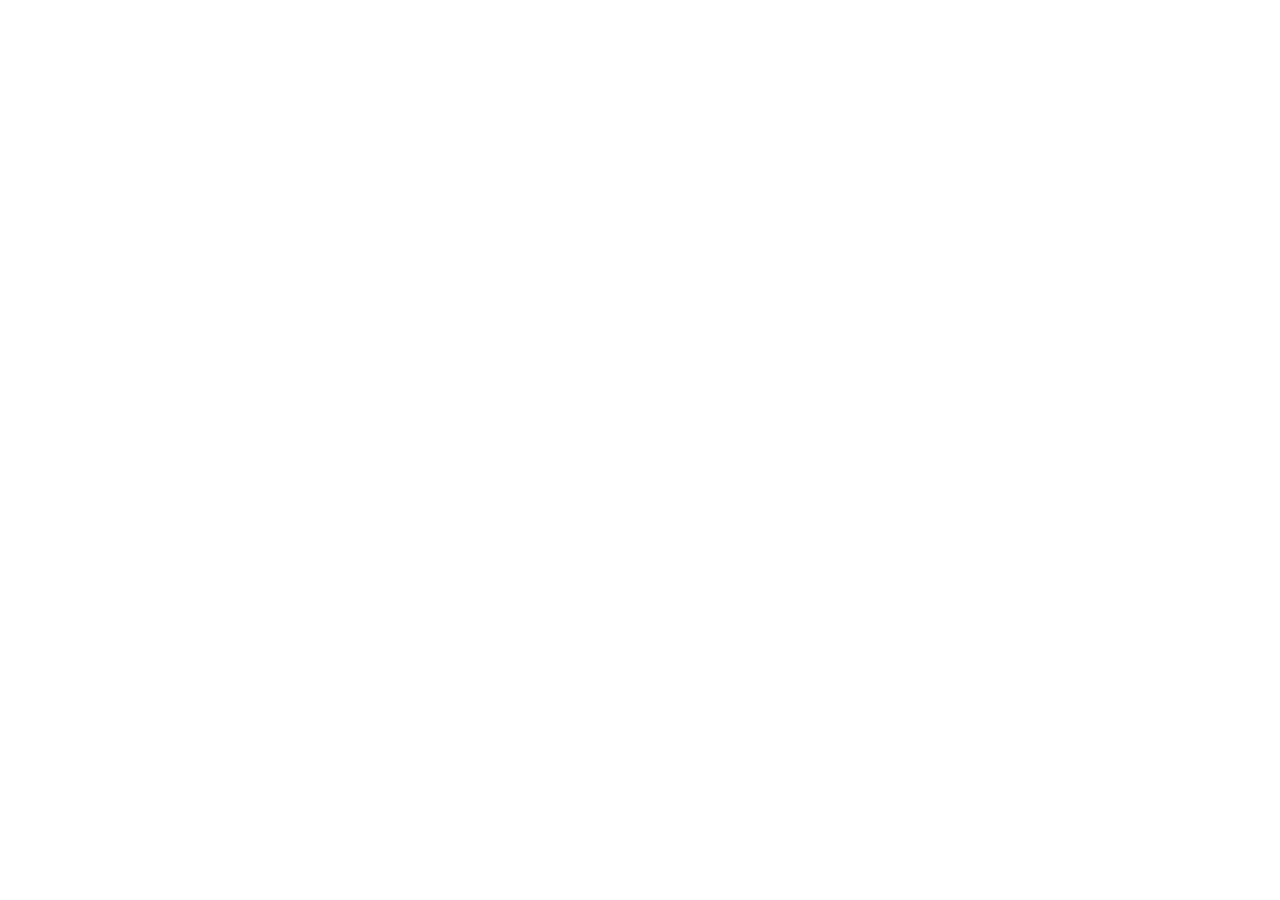
==== siteRestaurante/index.html @ 78f6b91b "Organização dos projetos pessoais" ====
<!DOCTYPE html>
<html lang="PT-BR">

<head>
    <meta charset="UTF-8">
    <meta name="viewport" content="width=device-width, initial-scale=1.0">
    <title>Restaurante Pedra Do Altar</title>

    <style>
    </style>
</head>

<body>
    <header class="rodape">
    </header>
    <section class="Apresentação">
    </section>
    <section class="cardapio">

    </section>
    <section class="formulario">
    </section>

</body>

</html>
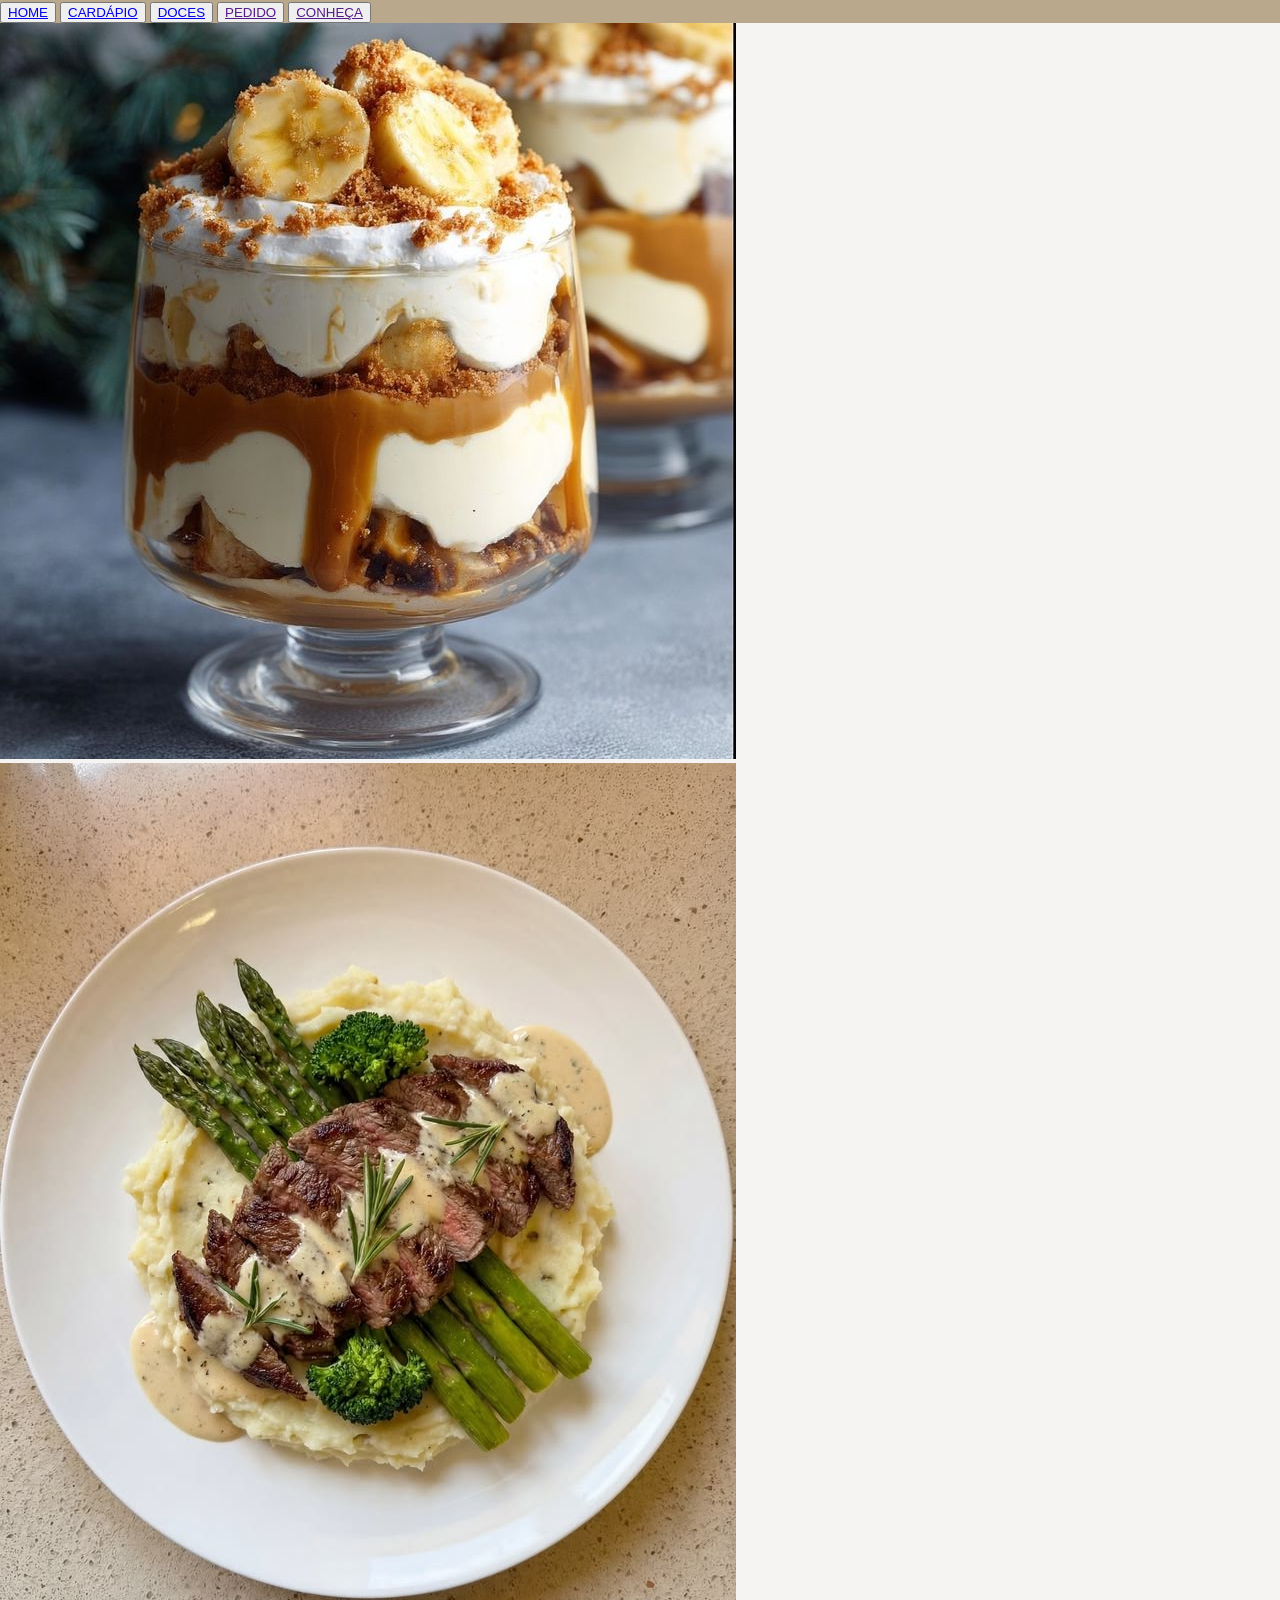
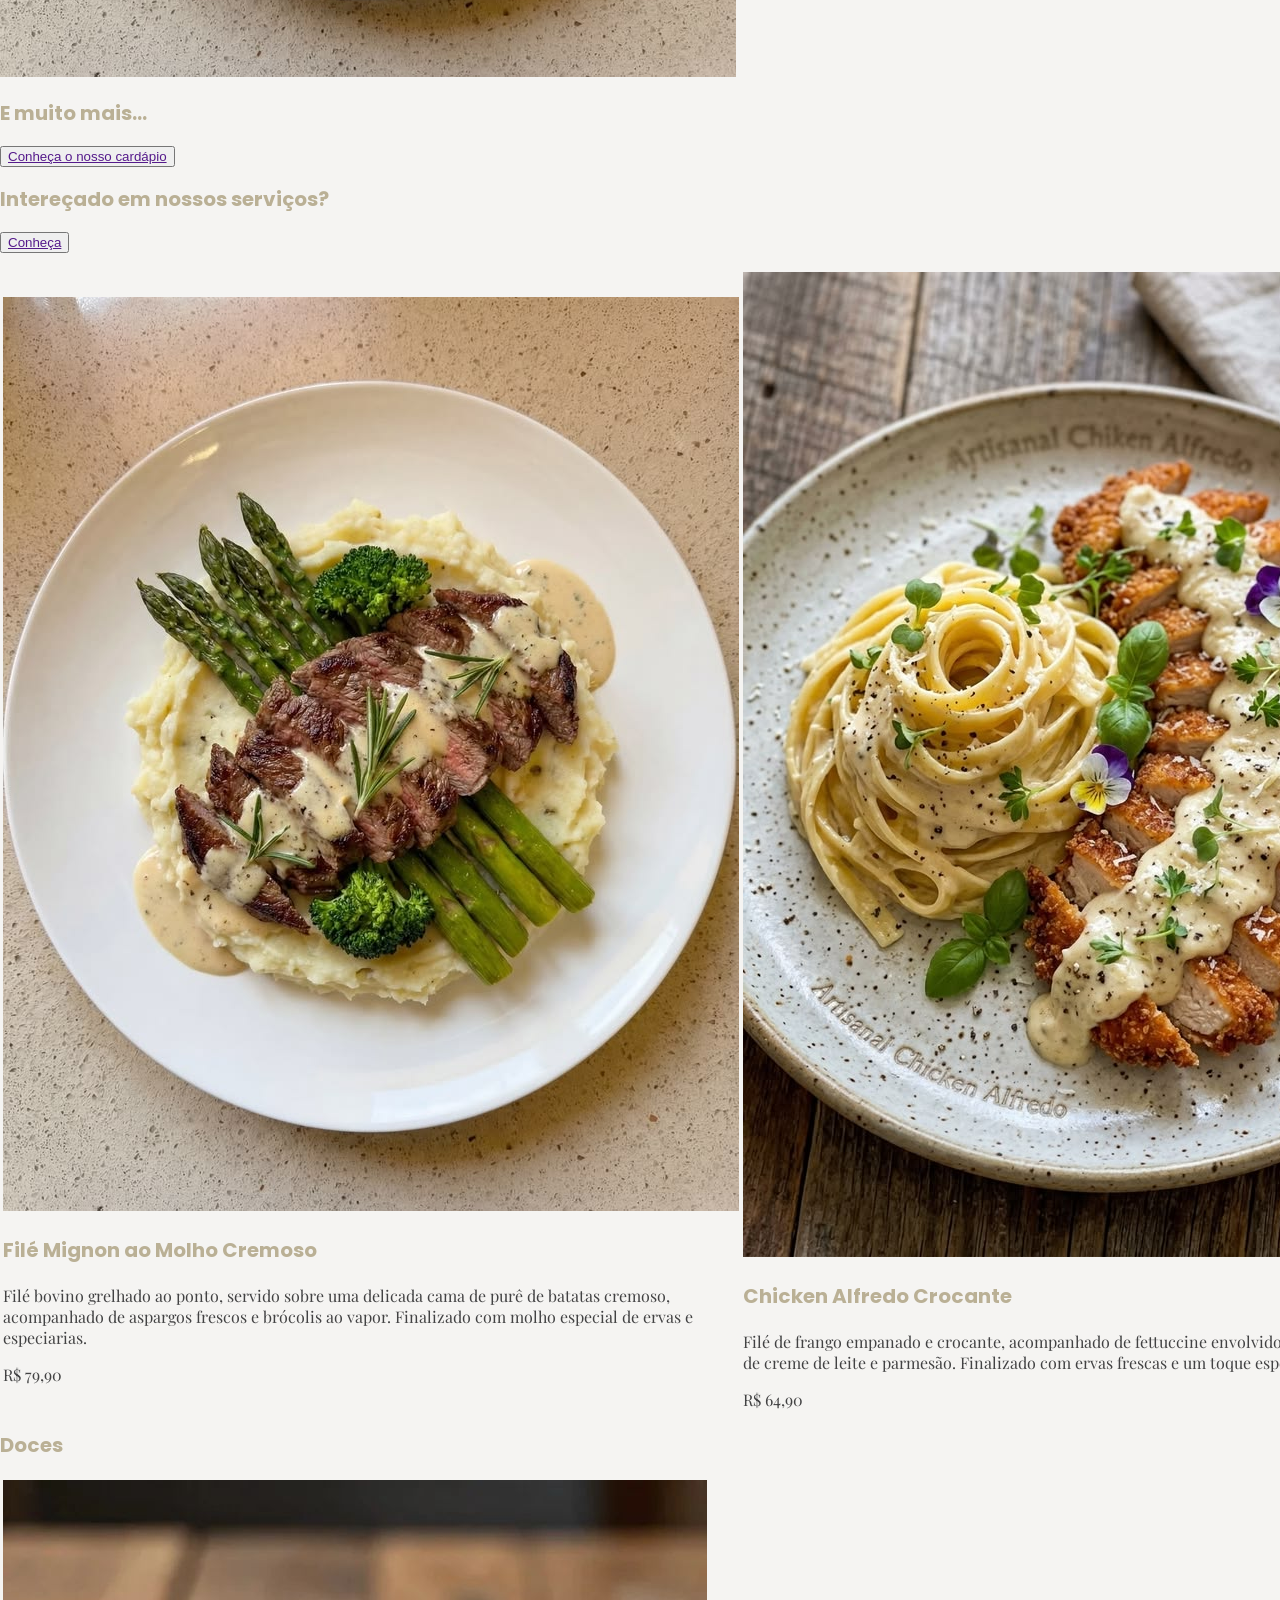
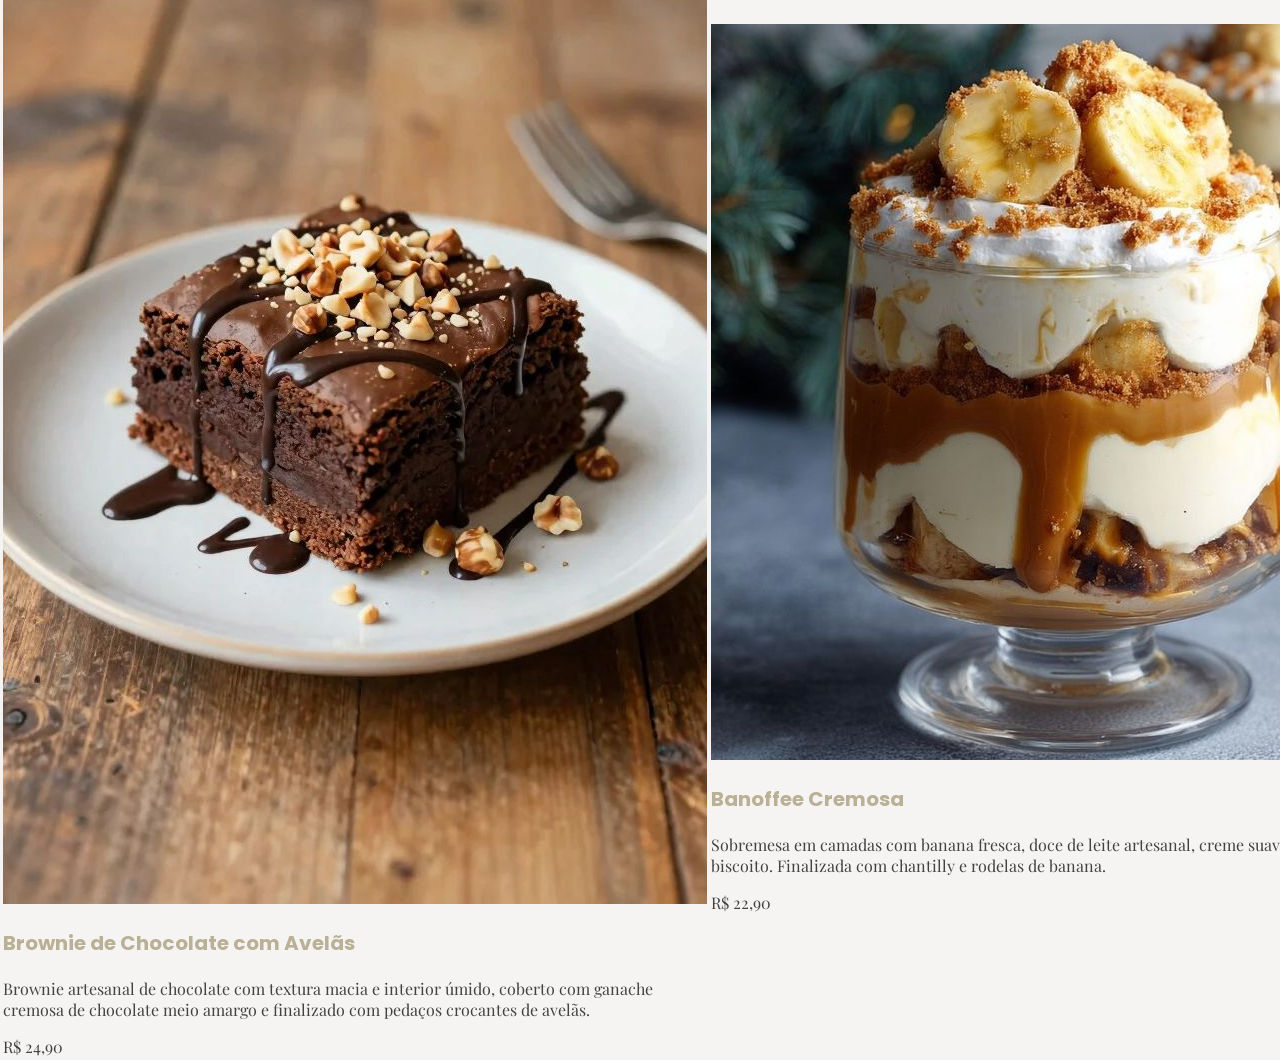
==== commit afa36efe: "Add de cores, fontes, imagens e um pouco do css. Feito o cardapio" ====
--- a/siteRestaurante/index.html
+++ b/siteRestaurante/index.html
@@ -7,18 +7,220 @@
     <title>Restaurante Pedra Do Altar</title>
 
     <style>
+        
+@import url('https://fonts.googleapis.com/css2?family=Playfair+Display:wght@400;500;600;700&family=Poppins:wght@300;400;500;600;700&display=swap');
+
+/* Fonte principal do site */
+body {
+    background-color: #F5F4F2;
+     margin: 0;
+     padding: 0;
+    font-family: 'Playfair Display', serif;
+}
+
+html {
+    scroll-behavior: smooth;
+}
+
+header {
+    position: sticky;
+    top: 0;
+    z-index: 1000;
+}
+
+/* descrição e preços */
+p, span {
+    color: #424243;
+}
+
+/* Fonte dos títulos */
+h1, h2, h3 {
+    color: #BAB095;
+    font-family: 'Poppins', sans-serif;
+    font-size: 20px;
+}
+
+.menu{
+    background-color: #BAA88D;
+}
+
     </style>
 </head>
 
 <body>
-    <header class="rodape">
+
+
+    <header class="menu">
+        <nav>
+        <button><a href="#home">HOME</a></button>
+        <button><a href="#cardápio">CARDÁPIO</a></button>
+        <button><a href="#doces">DOCES</a></button>
+        <button><a href="">PEDIDO</a></button>
+        <button><a href="">CONHEÇA</a></button>
+        </nav>
     </header>
-    <section class="Apresentação">
-    </section>
-    <section class="cardapio">
-
-    </section>
-    <section class="formulario">
+     
+    <section  id="home">
+    </section>
+
+
+    <section class="apresentação">
+
+        <div class="container">
+            <img src="img/Sobremesa/BANOFFEE TRIFLES.jpg" alt="Doce">
+            <img src="img/Cardapio/Camidas/download (1).jpg" alt="Prato">
+        </div>
+        <div>
+            <h1>E muito mais...</h1>
+            <p><button><a href="">Conheça o nosso cardápio</a></button></p>
+        </div>
+
+    </section>
+
+
+    <section class="about">
+        <div class="about-text">
+            <h1>Intereçado em nossos serviços?</h1>
+            <p><button><a href="">Conheça</a></button></p>
+        </div>
+    </section>
+
+
+    <section id="cardápio" class="seção cardápio">
+        <div>
+            <table class="cardápio-container">
+                <tr>
+                    <td>
+
+                        <div class="imagem">
+                            <img src="img/Cardapio/Camidas/download (1).jpg" alt="prato1">
+                        </div>
+                        <div class="descrição">
+                            <h3>Filé Mignon ao Molho Cremoso</h3>
+                            <p>Filé bovino grelhado ao ponto, servido sobre uma delicada cama de purê de batatas
+                                cremoso, acompanhado de aspargos frescos e brócolis ao vapor. Finalizado com molho
+                                especial de ervas e especiarias.</p>
+                            <span>R$ 79,90</span>
+                        </div>
+                    </td>
+                    <td>
+                        <div class="imagem">
+                            <img src="img/Cardapio/Camidas/download.jpg" alt="prato2">
+                        </div>
+                        <div class="descrição">
+                            <h3>Chicken Alfredo Crocante</h3>
+                            <p>Filé de frango empanado e crocante, acompanhado de fettuccine envolvido em molho Alfredo
+                                à base de creme de leite e parmesão. Finalizado com ervas frescas e um toque especial de
+                                queijo.</p>
+                            <span>R$ 64,90</span>
+                        </div>
+                    </td>
+                    <td>
+                        <div class="imagem">
+                            <img src="img/Cardapio/Camidas/Why serve pasta the ordinary way when you can turn it into a stunning bird’s nest creation_.jpg"
+                                alt="prato3">
+                        </div>
+                        <div class="descrição">
+                            <h3>Spaghetti ao Pesto Mediterrâneo</h3>
+                            <p>Spaghetti preparado com molho pesto artesanal de manjericão, azeite e especiarias,
+                                acompanhado de tomates-cereja frescos e folhas de manjericão. Uma combinação leve,
+                                aromática e equilibrada.</p>
+                            <span>R$ 49,90</span>
+                        </div>
+                    </td>
+                    <td>
+                        <div class="imagem">
+                            <img src="img/Cardapio/Camidas/Crockpot Steak and Potatoes with Savory Gravy.jpg"
+                                alt=" prato4">
+                        </div>
+
+                        <div class="descrição">
+                            <h3>Steak ao Molho Especial</h3>
+                            <p>Suculento corte bovino grelhado, servido com batatas douradas e temperadas com ervas
+                                aromáticas. Acompanha molho cremoso especial de pimenta e ervas, proporcionando uma
+                                combinação marcante de sabores.
+
+                            </p>
+                            <span>R$ 84,90</span>
+                        </div>
+                    </td>
+
+                </tr>
+            </table>
+
+            <h1>Doces</h1>
+
+            <table class="cardápio-container" id="doces">
+
+                <td>
+                    <div class="imagem">
+                        <img src="img/Sobremesa/17 Chocolate Hazelnut Cake Ideas Nutty Decadent Layers.jpg"
+                            alt="prato1">
+                    </div>
+                    <div class="descrição">
+                        <h3>Brownie de Chocolate com Avelãs</h3>
+                        <p>Brownie artesanal de chocolate com textura macia e interior úmido, coberto com ganache
+                            cremosa de chocolate meio amargo e finalizado com pedaços crocantes de avelãs.
+
+                        </p>
+                        <span>R$ 24,90</span>
+                    </div>
+                </td>
+
+                <td>
+                    <div class="imagem">
+                        <img src="img/Sobremesa/BANOFFEE TRIFLES.jpg" alt="prato2">
+                    </div>
+                    <div class="descrição">
+                        <h3>Banoffee Cremosa</h3>
+                        <p>
+                            Sobremesa em camadas com banana fresca, doce de leite artesanal, creme suave e farofa
+                            crocante de biscoito. Finalizada com chantilly e rodelas de banana.
+                        </p>
+                        <span>R$ 22,90</span>
+                    </div>
+                </td>
+                <td>
+                    <img src="img/Sobremesa/download (4).jpg" alt="prato3">
+                    <div class="descrição">
+                        <h3>Pudim Tradicional com Frutas Vermelhas</h3>
+                        <p>
+                            Pudim artesanal de leite condensado, com textura extremamente cremosa e calda de caramelo
+                            dourado. Decorado com frutas vermelhas frescas e um toque de hortelã.
+                        </p>
+                        <span>R$ 19,90</span>
+                    </div>
+                </td>
+                <td>
+                    <img src="img/Sobremesa/download (5).jpg" alt="prato4">
+                    <div class="descrição">
+                        <h3>Cheesecake de Frutas Vermelhas</h3>
+                        <p> Cheesecake de textura delicada e cremosa, sobre uma base crocante de biscoito amanteigado.
+                            Coberto com geleia artesanal de frutas vermelhas e acompanhado de morangos e mirtilos
+                            frescos.
+
+                        </p>
+                        <span>R$ 26,90</span>
+                    </div>
+                </td>
+                <td>
+                    <img src="img/Sobremesa/Molten Chocolate Lava Cake 🍫🍨.jpg" alt="prato5">
+                    <div class="descrição">
+                        <h3>Petit Gâteau de Chocolate</h3>
+                        <p> Bolo individual de chocolate com exterior delicadamente assado e interior cremoso de
+                            chocolate derretido. Servido com uma bola de sorvete de creme, morangos frescos e calda de
+                            chocolate.
+
+                        </p>
+                        <span>R$ 29,90</span>
+                    </div>
+                </td>
+            </table>
+        </div>
+    </section>
+
+    <section>
+
     </section>
 
 </body>
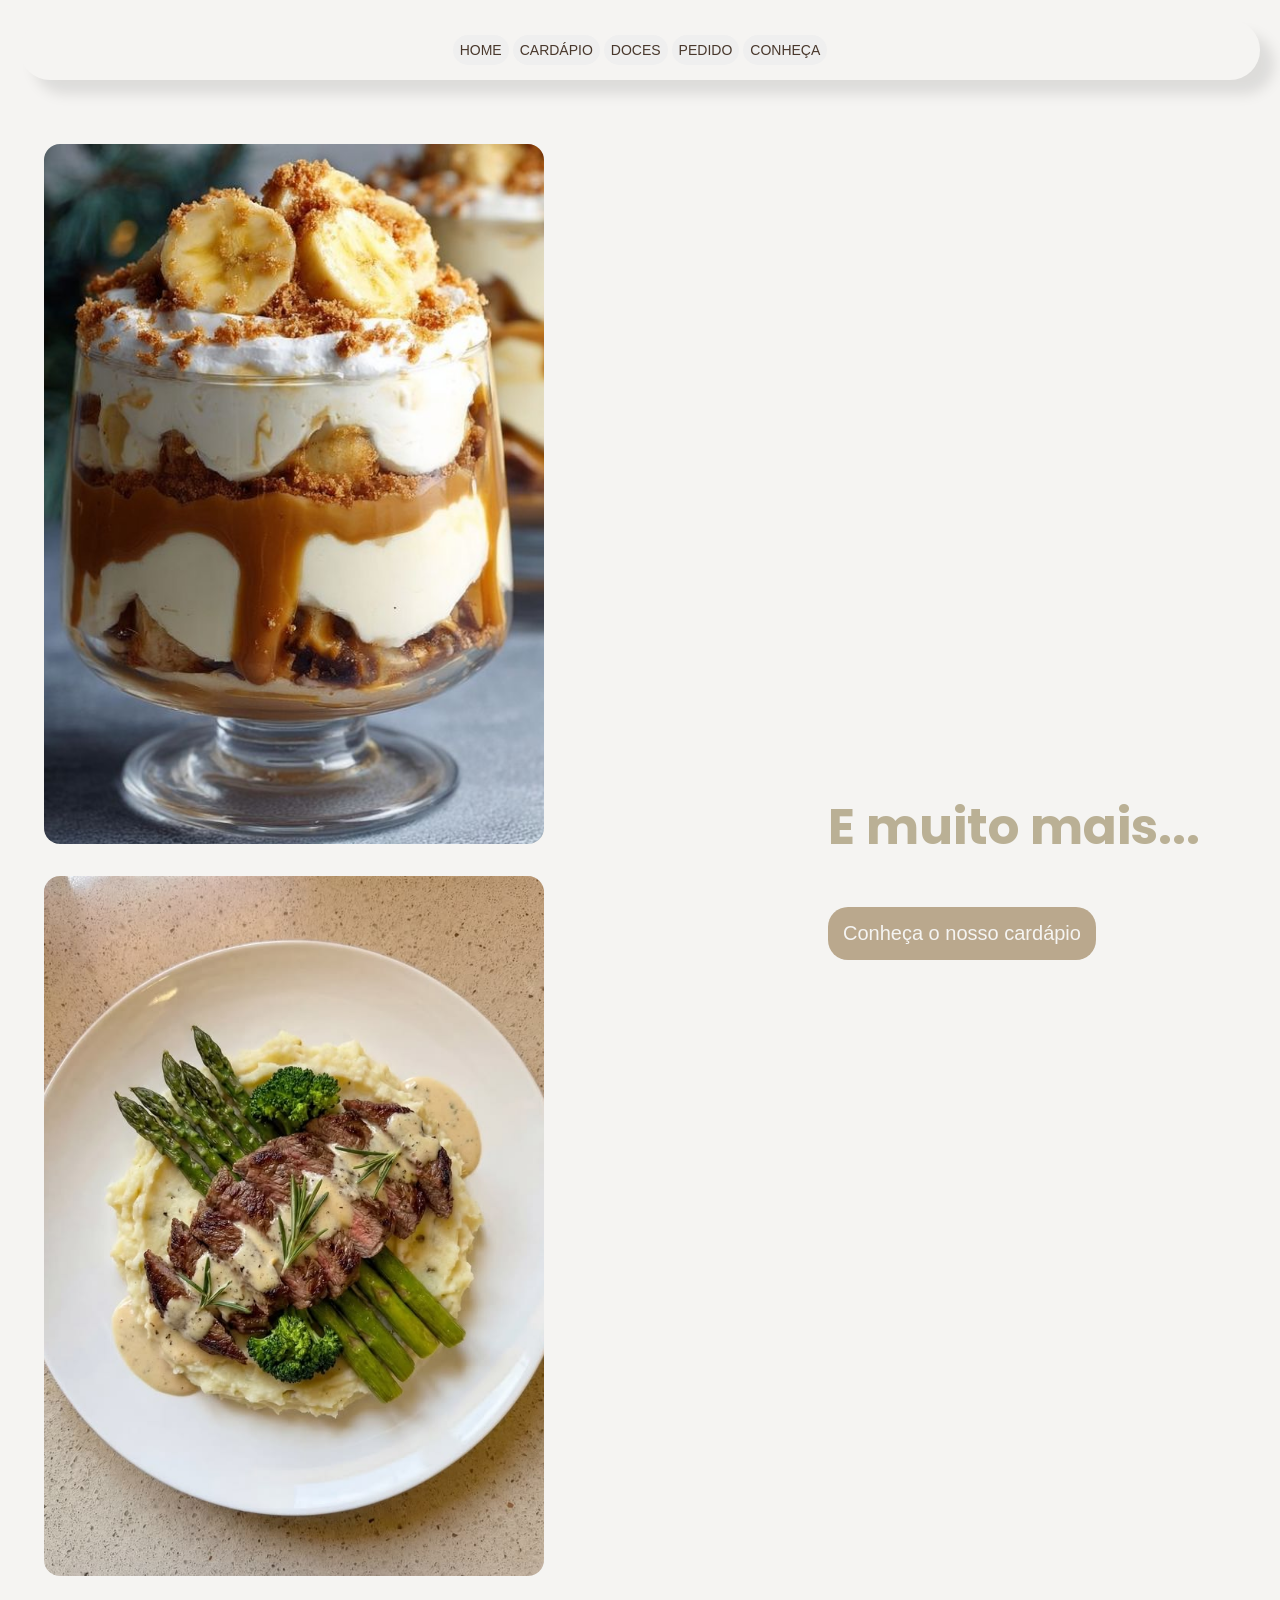
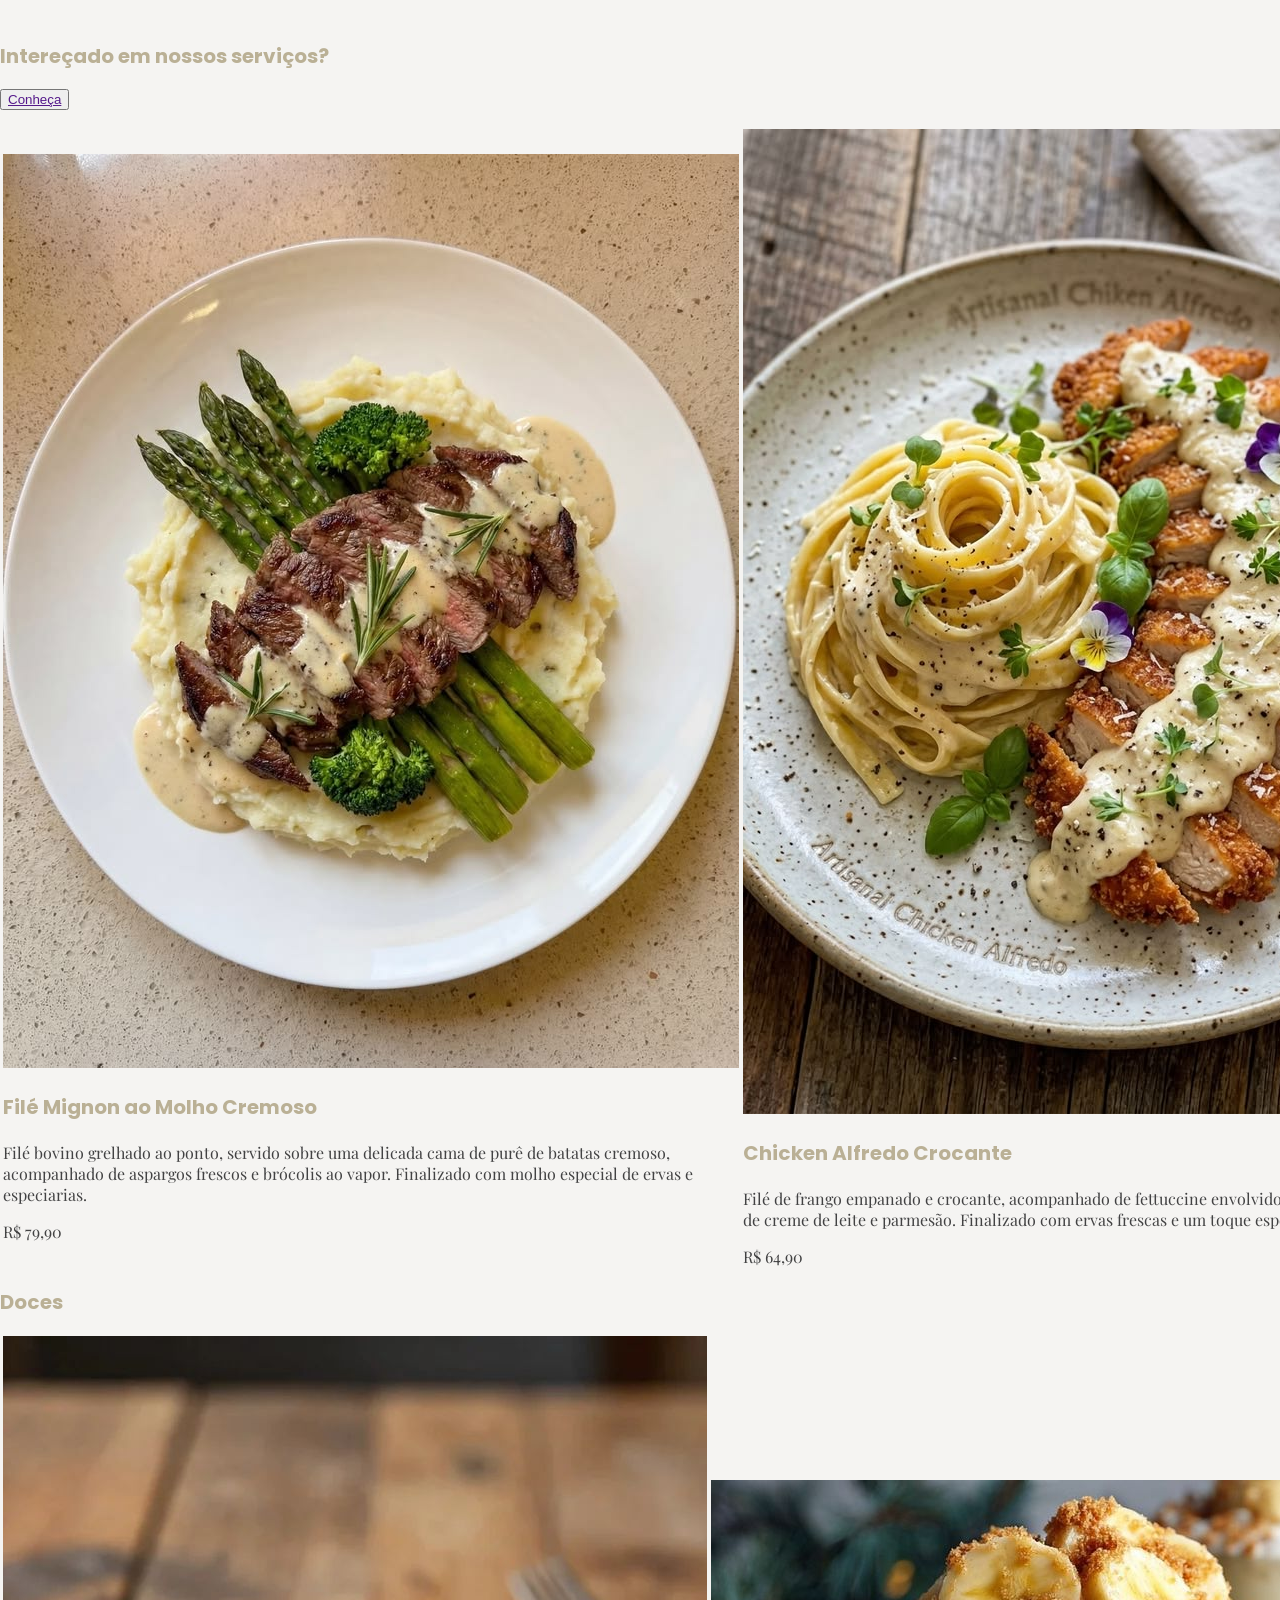
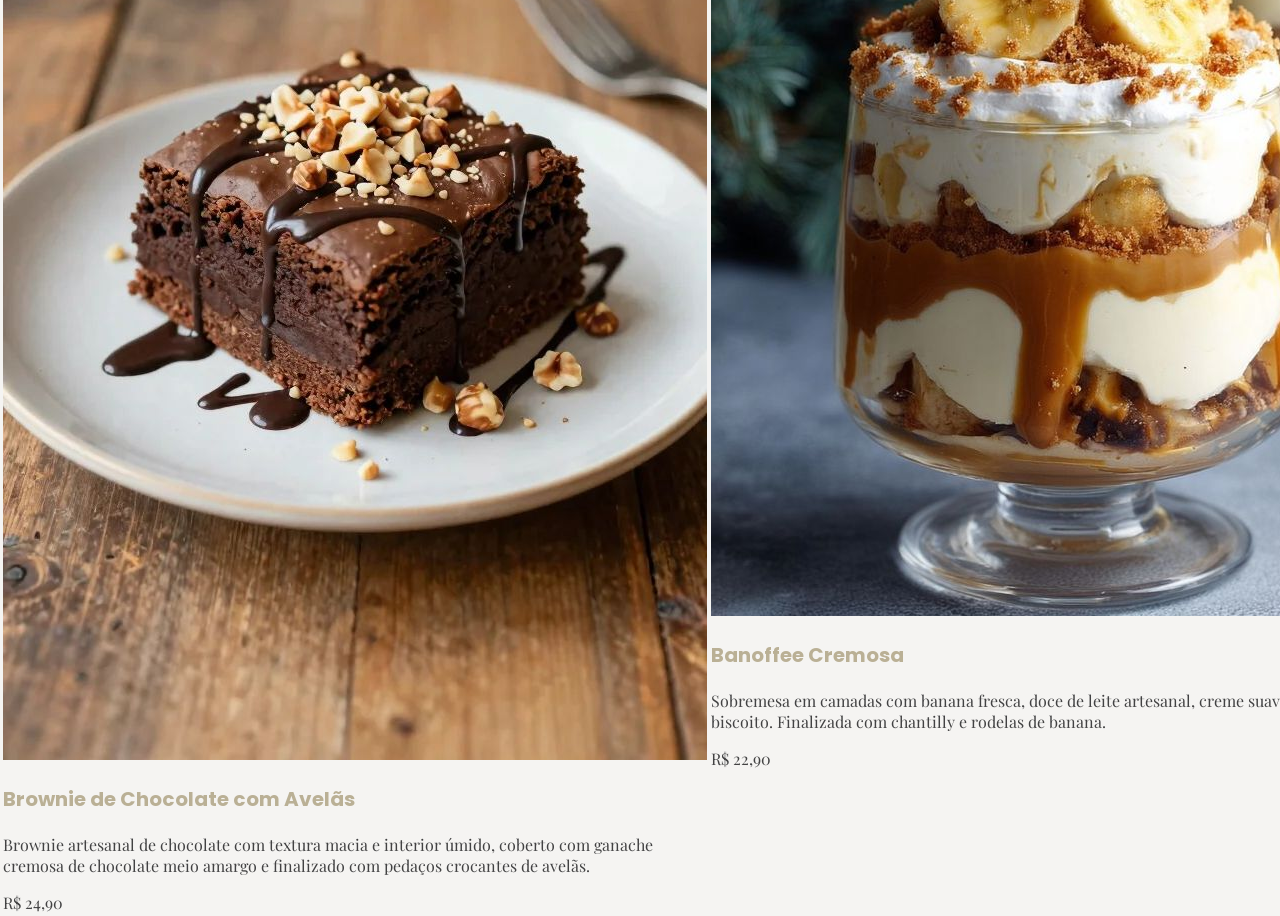
==== commit b28c52d4: "Alteração final, aba de menu e na parte 'conheça'" ====
--- a/siteRestaurante/index.html
+++ b/siteRestaurante/index.html
@@ -7,43 +7,125 @@
     <title>Restaurante Pedra Do Altar</title>
 
     <style>
-        
-@import url('https://fonts.googleapis.com/css2?family=Playfair+Display:wght@400;500;600;700&family=Poppins:wght@300;400;500;600;700&display=swap');
-
-/* Fonte principal do site */
-body {
-    background-color: #F5F4F2;
-     margin: 0;
-     padding: 0;
-    font-family: 'Playfair Display', serif;
-}
-
-html {
-    scroll-behavior: smooth;
-}
-
-header {
-    position: sticky;
-    top: 0;
-    z-index: 1000;
-}
-
-/* descrição e preços */
-p, span {
-    color: #424243;
-}
-
-/* Fonte dos títulos */
-h1, h2, h3 {
-    color: #BAB095;
-    font-family: 'Poppins', sans-serif;
-    font-size: 20px;
-}
-
-.menu{
-    background-color: #BAA88D;
-}
-
+        @import url('https://fonts.googleapis.com/css2?family=Playfair+Display:wght@400;500;600;700&family=Poppins:wght@300;400;500;600;700&display=swap');
+
+        /* Fonte principal do site */
+        body {
+            background-color: #F5F4F2;
+            margin: 0;
+            padding: 0;
+            font-family: 'Playfair Display', serif;
+        }
+
+        html {
+            scroll-behavior: smooth;
+        }
+
+        header {
+            position: sticky;
+            top: 0;
+            z-index: 1000;
+        }
+
+        /* descrição e preços */
+        p,
+        span {
+            color: #424243;
+        }
+
+        /* Fonte dos títulos */
+        h1,
+        h2,
+        h3 {
+            color: #BAB095;
+            font-family: 'Poppins', sans-serif;
+            font-size: 20px;
+        }
+
+        .menu {
+            padding: 15px;
+            justify-self: center;
+            text-align: center;
+            background-color: #F5F4F2;
+            margin: 20px;
+            border-radius: 50px;
+            box-shadow: 14px 14px 14px rgba(0, 0, 0, 0.1);
+            top: 0;
+        }
+
+        .menu button {
+            padding: 7px;
+            font-size: 14px;
+            border-radius: 20px;
+            cursor: pointer;
+            border: none;
+            transition: background-color 0.4s ease;
+        }
+
+        .menu button:hover {
+            background-color: #80664E;
+        }
+
+        .menu button a {
+
+            color: #49382C;
+            text-decoration: none;
+            border-radius: 999px;
+        }
+
+        .menu button a:hover {
+            color: #F5F4F2;
+        }
+
+        .apresentação {
+            background-color: #F5F4F2;
+            display: flex;
+            width: 100%;
+            height: 100%;
+        }
+
+        .container-imagem {
+            margin: 20px;
+            padding: 10px;
+            width: 60%;
+        }
+
+        .container-imagem img {
+
+            padding: 14px;
+            width: 500px;
+            height: 700px;
+            object-fit: cover;
+            border-radius: 30px;
+        }
+
+        .container-Texto {
+            align-self: center;
+        }
+
+        .container-Texto h1 {
+            font-size: 50px;
+        }
+
+        .container-Texto button {
+            background-color: #BAA88D;
+            padding: 15px;
+            font-size: 20px;
+            border-radius: 20px;
+            cursor: pointer;
+            border: none;
+            transition: background-color 0.4s ease;
+        }
+
+        .container-Texto button:hover {
+            background-color: #80664E;
+        }
+
+        .container-Texto a {
+            color: #F5F4F2;
+            text-decoration: none;
+            border-radius: 999px;
+        }
     </style>
 </head>
 
@@ -51,28 +133,30 @@
 
 
     <header class="menu">
-        <nav>
-        <button><a href="#home">HOME</a></button>
-        <button><a href="#cardápio">CARDÁPIO</a></button>
-        <button><a href="#doces">DOCES</a></button>
-        <button><a href="">PEDIDO</a></button>
-        <button><a href="">CONHEÇA</a></button>
+        <nav class="menu-button">
+            <button><a href="#home">HOME</a></button>
+            <button><a href="#cardápio">CARDÁPIO</a></button>
+            <button><a href="#doces">DOCES</a></button>
+            <button><a href="">PEDIDO</a></button>
+            <button><a href="">CONHEÇA</a></button>
         </nav>
     </header>
-     
-    <section  id="home">
+
+    <section id="home">
     </section>
 
 
     <section class="apresentação">
 
-        <div class="container">
+        <div class="container-imagem">
             <img src="img/Sobremesa/BANOFFEE TRIFLES.jpg" alt="Doce">
             <img src="img/Cardapio/Camidas/download (1).jpg" alt="Prato">
         </div>
-        <div>
-            <h1>E muito mais...</h1>
-            <p><button><a href="">Conheça o nosso cardápio</a></button></p>
+        <div class="container-Texto">
+            <div>
+                <h1>E muito mais...</h1>
+                <p><button><a href="#cardápio">Conheça o nosso cardápio</a></button></p>
+            </div>
         </div>
 
     </section>
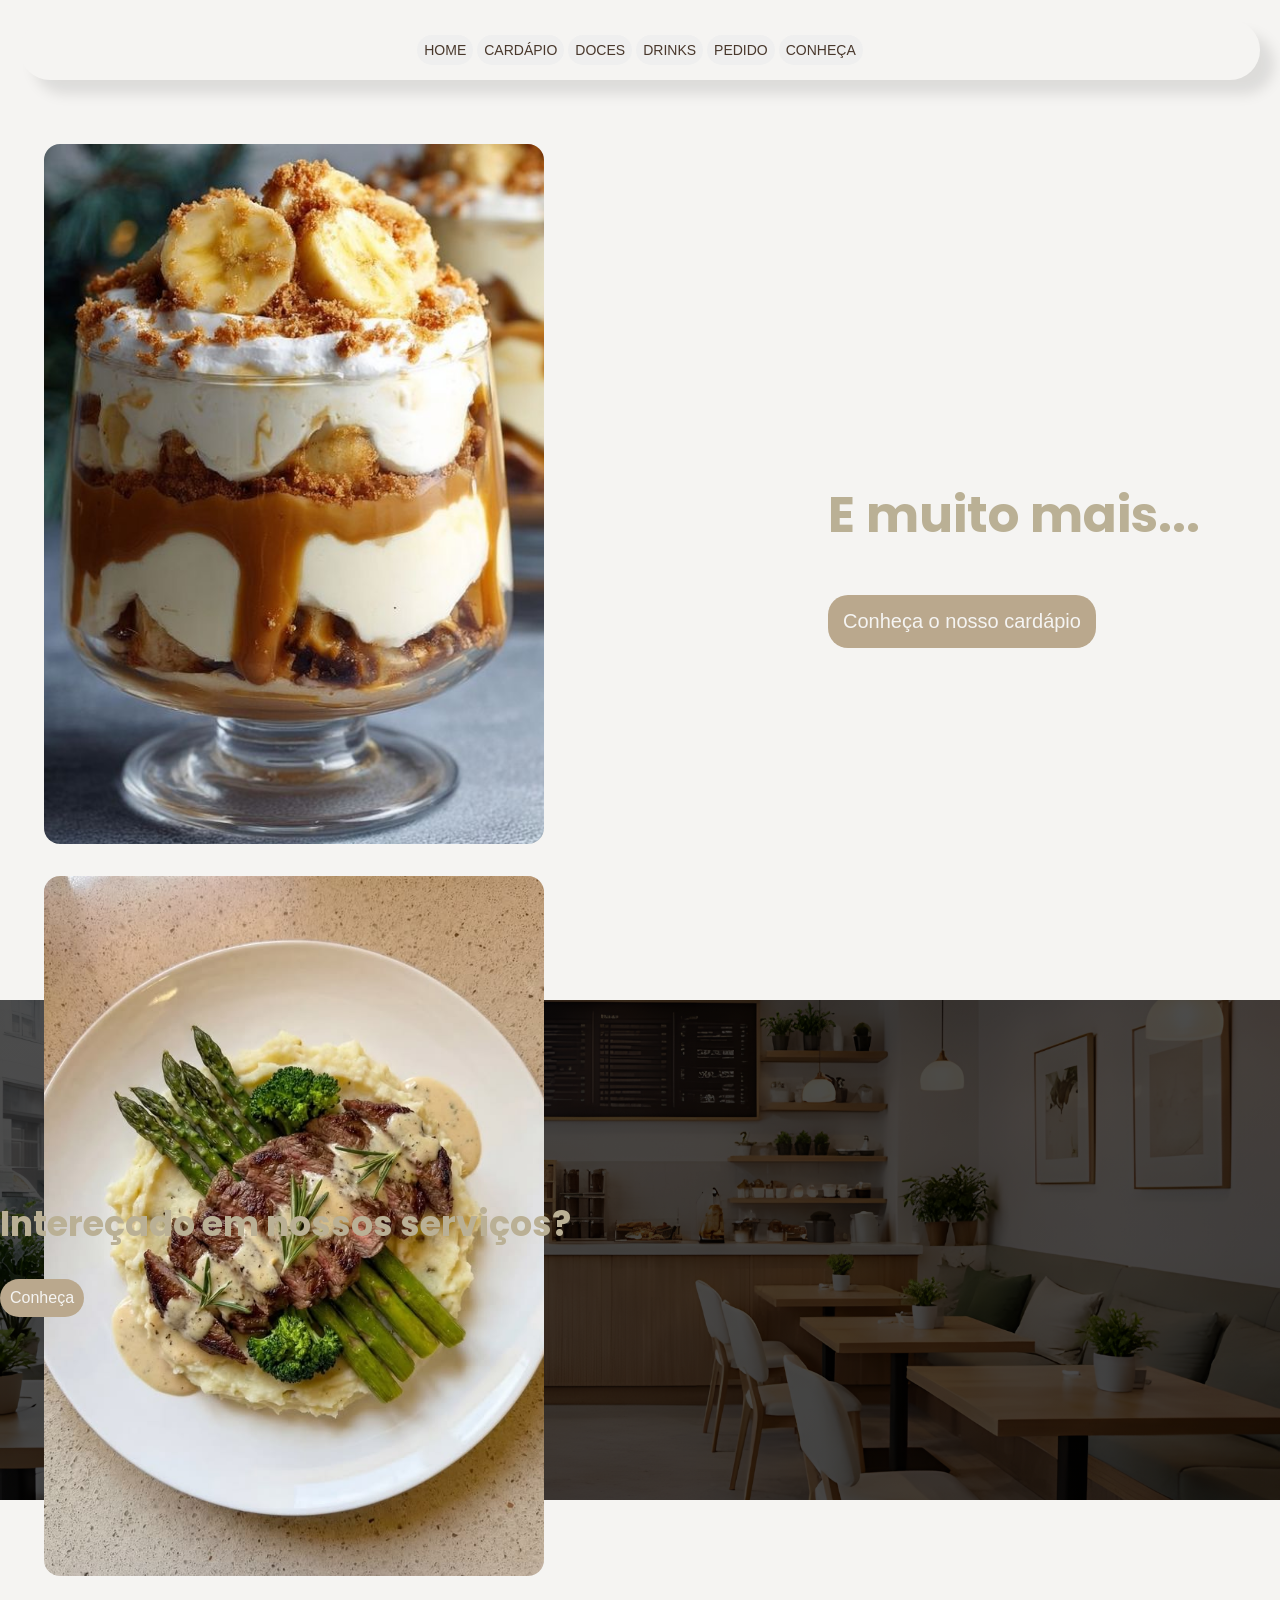
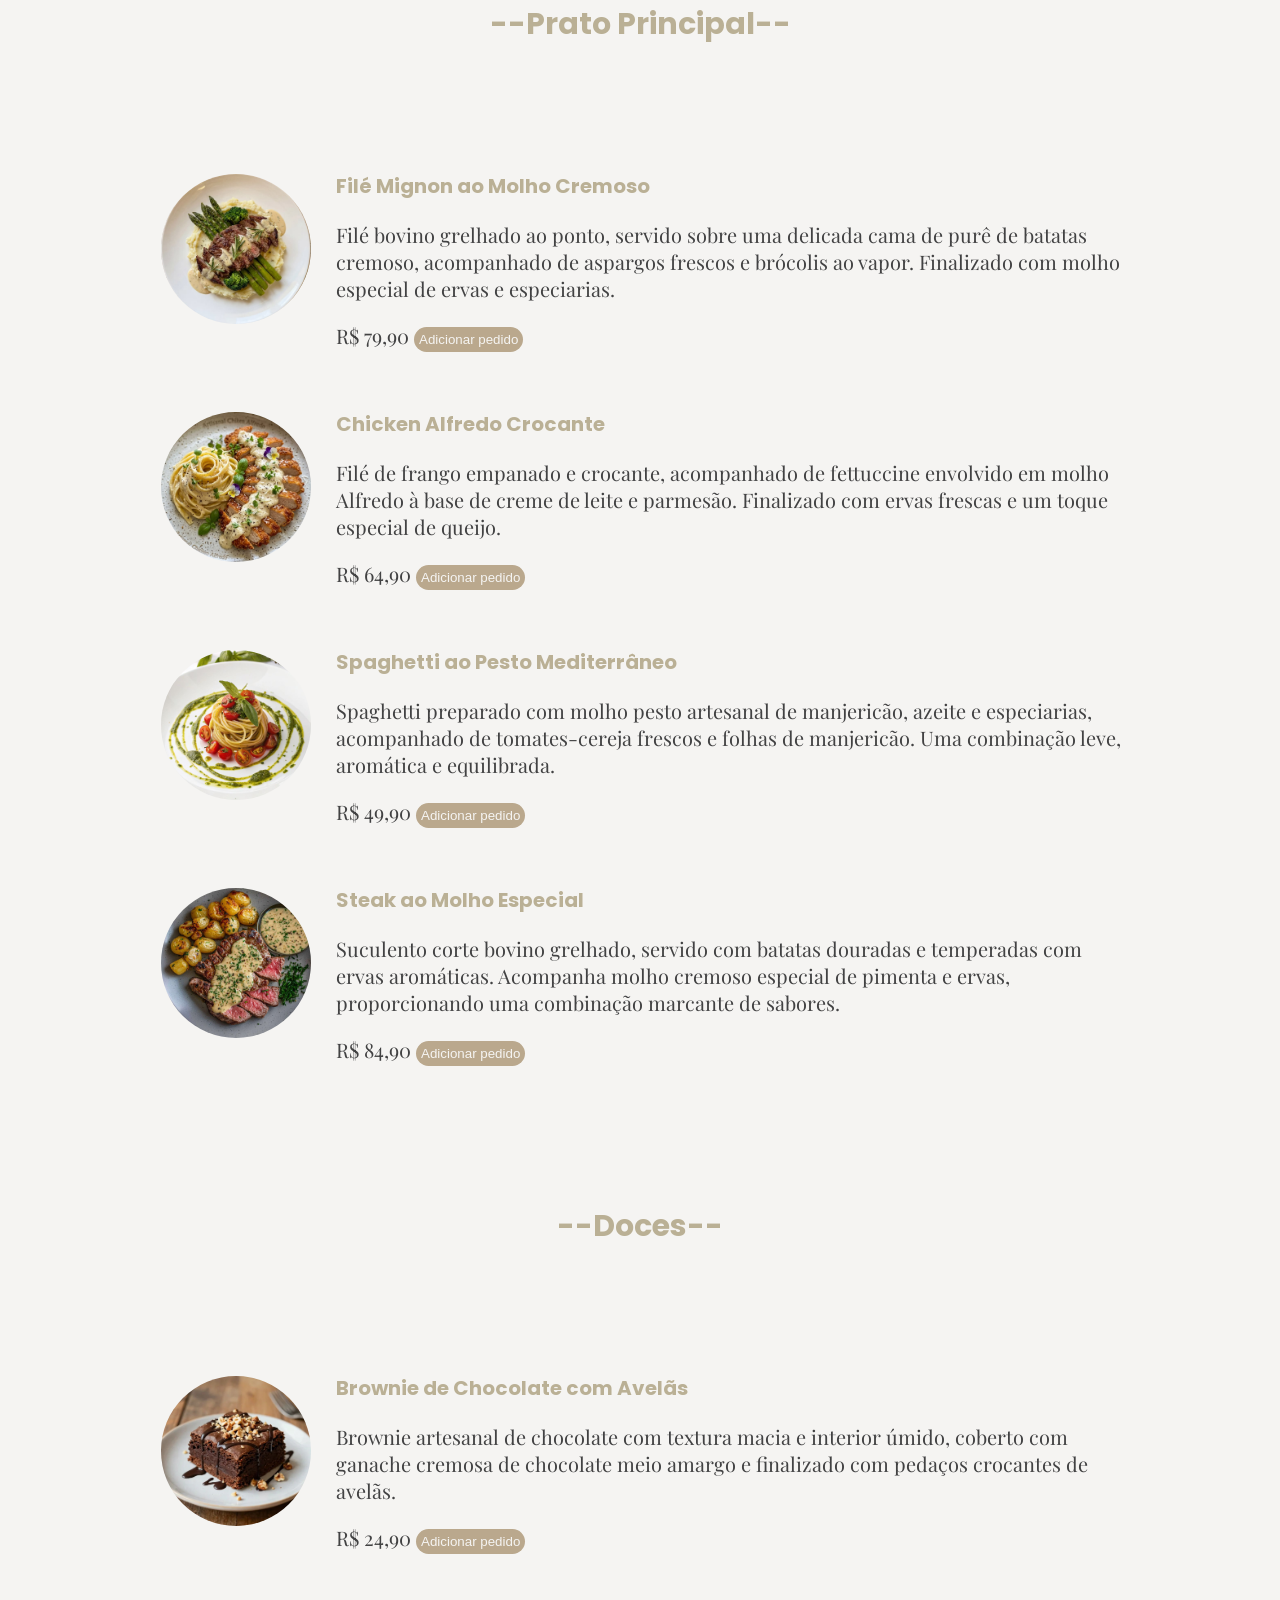
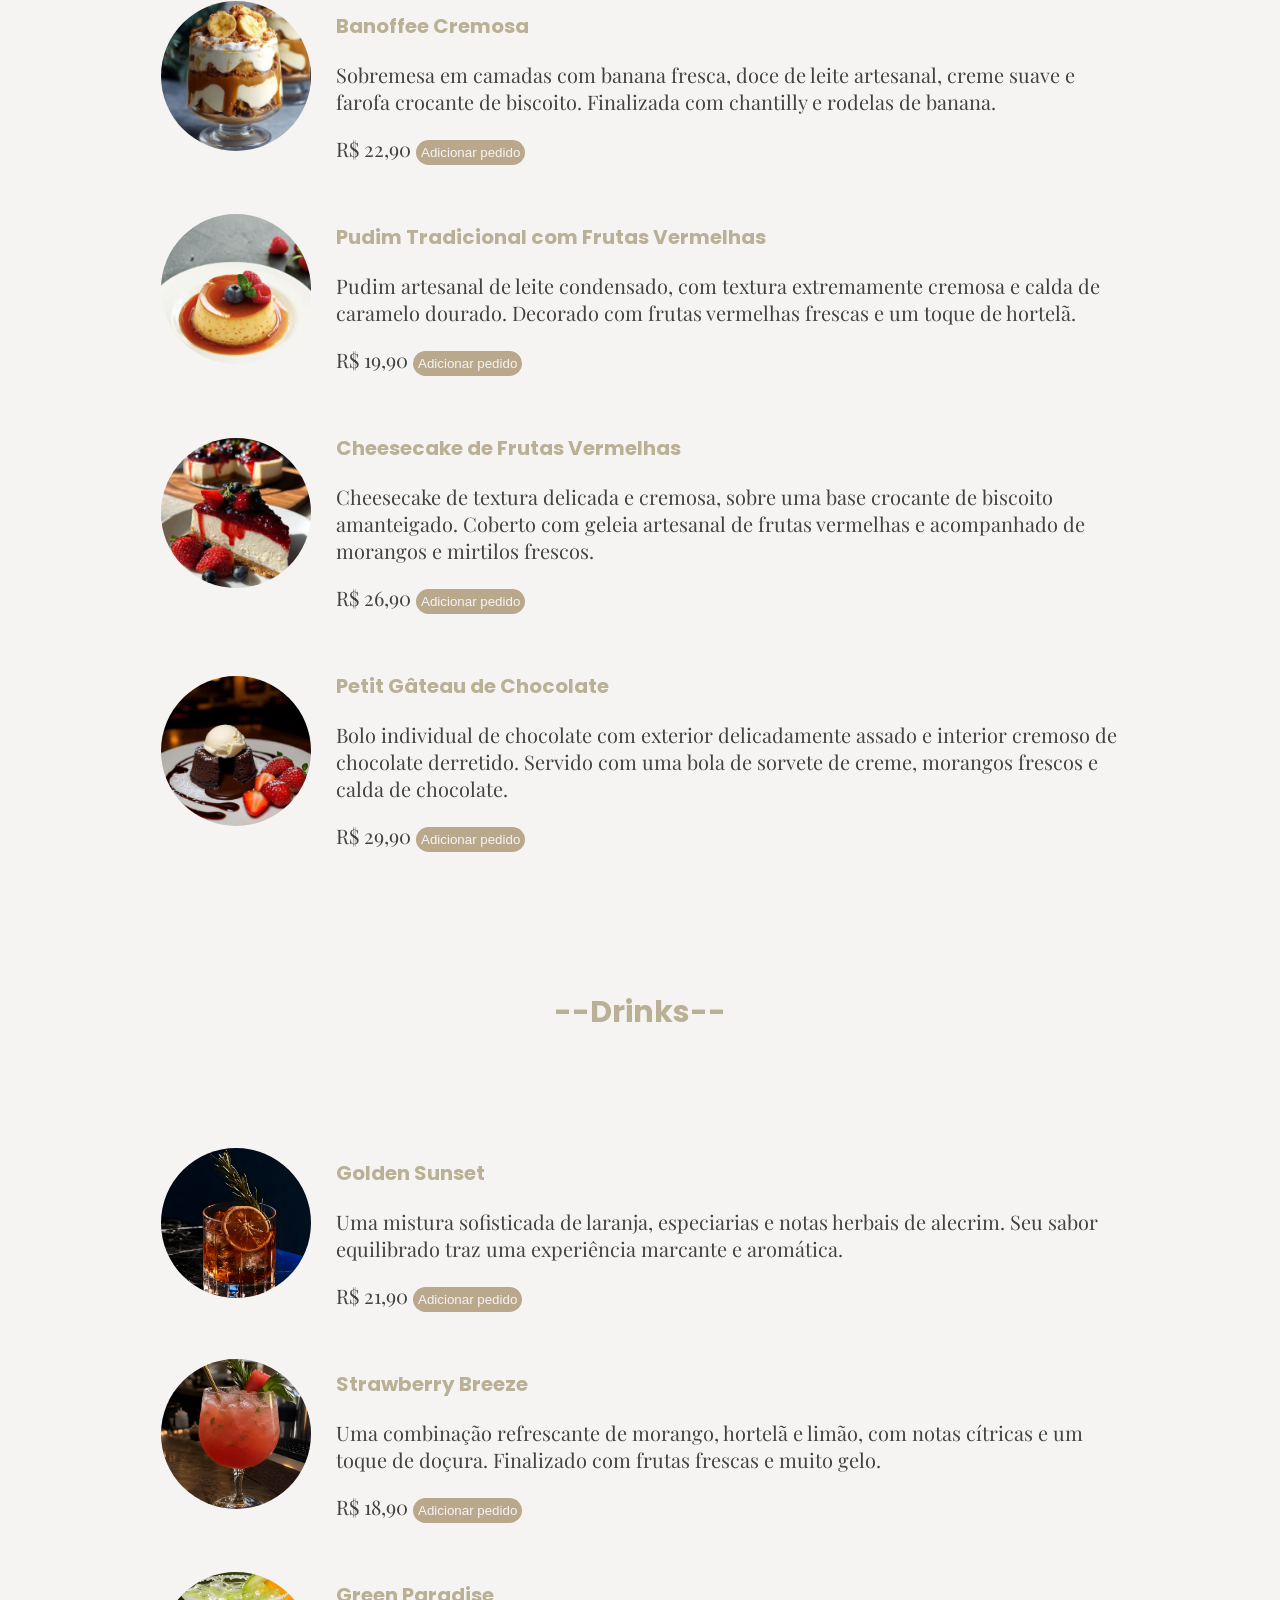
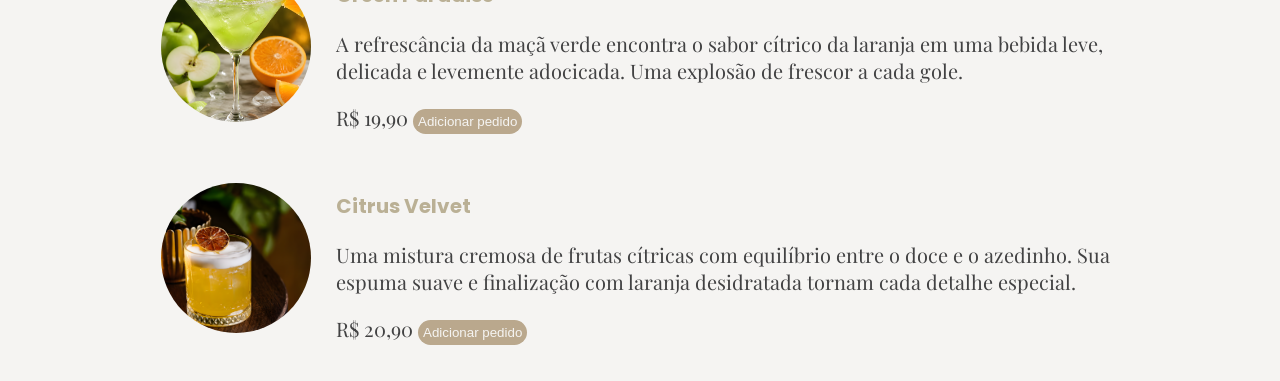
==== commit 88345a6f: "Cardapio fializado e add de pages e css" ====
--- a/siteRestaurante/index.html
+++ b/siteRestaurante/index.html
@@ -59,7 +59,7 @@
             border-radius: 20px;
             cursor: pointer;
             border: none;
-            transition: background-color 0.4s ease;
+            transition: background-color 1.0s ease;
         }
 
         .menu button:hover {
@@ -81,7 +81,7 @@
             background-color: #F5F4F2;
             display: flex;
             width: 100%;
-            height: 100%;
+            height: 900px;
         }
 
         .container-imagem {
@@ -126,24 +126,128 @@
             text-decoration: none;
             border-radius: 999px;
         }
+
+        .about {
+            background-image: linear-gradient(rgba(0, 0, 0, 0.7), rgba(0, 0, 0, 0.7)),
+                url(img/Banners/Bannerfundo.png);
+            background-size: cover;
+            background-position: center;
+            background-repeat: no-repeat;
+
+            height: 500px;
+            width: 100%;
+        }
+
+        .about-text {
+            width: 100%;
+            height: 100%;
+            align-content: center;
+            justify-items: center;
+        }
+
+        .about-text h1 {
+            font-size: 35px;
+        }
+
+        .about-text button {
+            background-color: #BAA88D;
+            padding: 10px;
+            font-size: 16px;
+            border-radius: 20px;
+            cursor: pointer;
+            border: none;
+            transition: background-color 0.9s ease;
+        }
+
+        .about-text button:hover {
+            background-color: #80664E;
+        }
+
+        .about-text a {
+            text-decoration: none;
+            color: #F5F4F2;
+        }
+
+
+        .seção-cardápio h1 {
+            font-size: 30px;
+            align-content: center;
+            justify-self: center;
+            height: 200px;
+        }
+
+        .cardápio-container {
+            width: 75%;
+            max-width: 1000px;
+            margin: 0 auto;
+            border-collapse: collapse;
+        }
+
+        .cardápio-container tr {
+            display: block;
+            margin-bottom: 35px;
+        }
+
+        .cardápio-container td {
+            display: flex;
+            align-items: center;
+            gap: 25px;
+            width: 100%;
+        }
+
+        .seção-cardápio>div {
+            display: flex;
+            flex-direction: column;
+            align-items: center;
+        }
+
+        .cardápio-container img {
+            width: 150px;
+            height: 150px;
+            border-radius: 50%;
+            object-fit: cover;
+        }
+
+        .cardápio-container button {
+            background-color: #BAA88D;
+            padding: 5px;
+            border-radius: 20px;
+            cursor: pointer;
+            border: none;
+            transition: background-color 0.9s ease;
+        }
+
+        .cardápio-container button:hover {
+            background-color: #80664E;
+        }
+
+        .cardápio-container a {
+            text-decoration: none;
+            color: #F5F4F2;
+        }
+
+
+        .descrição {
+            flex: 1;
+            font-size: 20px;
+        }
     </style>
 </head>
 
-<body>
-
+<body id="home">
 
     <header class="menu">
         <nav class="menu-button">
             <button><a href="#home">HOME</a></button>
             <button><a href="#cardápio">CARDÁPIO</a></button>
             <button><a href="#doces">DOCES</a></button>
-            <button><a href="">PEDIDO</a></button>
-            <button><a href="">CONHEÇA</a></button>
+            <button><a href="#drinks">DRINKS</a></button>
+            <button><a href="paginas/meusPedidos/index.html">PEDIDO</a></button>
+            <button><a href="paginas/nosConheça/index.html">CONHEÇA</a></button>
         </nav>
     </header>
 
-    <section id="home">
-    </section>
+
 
 
     <section class="apresentação">
@@ -170,8 +274,11 @@
     </section>
 
 
-    <section id="cardápio" class="seção cardápio">
+    <section id="cardápio" class="seção-cardápio">
         <div>
+
+            <h1>--Prato Principal--</h1>
+
             <table class="cardápio-container">
                 <tr>
                     <td>
@@ -185,8 +292,12 @@
                                 cremoso, acompanhado de aspargos frescos e brócolis ao vapor. Finalizado com molho
                                 especial de ervas e especiarias.</p>
                             <span>R$ 79,90</span>
-                        </div>
-                    </td>
+                            <button><a href="">Adicionar pedido</a></button>
+                        </div>
+
+                    </td>
+                </tr>
+                <tr>
                     <td>
                         <div class="imagem">
                             <img src="img/Cardapio/Camidas/download.jpg" alt="prato2">
@@ -197,8 +308,12 @@
                                 à base de creme de leite e parmesão. Finalizado com ervas frescas e um toque especial de
                                 queijo.</p>
                             <span>R$ 64,90</span>
-                        </div>
-                    </td>
+                            <button><a href="">Adicionar pedido</a></button>
+                        </div>
+
+                    </td>
+                </tr>
+                <tr>
                     <td>
                         <div class="imagem">
                             <img src="img/Cardapio/Camidas/Why serve pasta the ordinary way when you can turn it into a stunning bird’s nest creation_.jpg"
@@ -210,8 +325,12 @@
                                 acompanhado de tomates-cereja frescos e folhas de manjericão. Uma combinação leve,
                                 aromática e equilibrada.</p>
                             <span>R$ 49,90</span>
-                        </div>
-                    </td>
+                            <button><a href="">Adicionar pedido</a></button>
+                        </div>
+
+                    </td>
+                </tr>
+                <tr>
                     <td>
                         <div class="imagem">
                             <img src="img/Cardapio/Camidas/Crockpot Steak and Potatoes with Savory Gravy.jpg"
@@ -223,82 +342,164 @@
                             <p>Suculento corte bovino grelhado, servido com batatas douradas e temperadas com ervas
                                 aromáticas. Acompanha molho cremoso especial de pimenta e ervas, proporcionando uma
                                 combinação marcante de sabores.
-
                             </p>
                             <span>R$ 84,90</span>
-                        </div>
+                            <button><a href="">Adicionar pedido</a></button>
+                        </div>
+
                     </td>
 
                 </tr>
             </table>
 
-            <h1>Doces</h1>
-
-            <table class="cardápio-container" id="doces">
-
-                <td>
-                    <div class="imagem">
-                        <img src="img/Sobremesa/17 Chocolate Hazelnut Cake Ideas Nutty Decadent Layers.jpg"
-                            alt="prato1">
-                    </div>
-                    <div class="descrição">
-                        <h3>Brownie de Chocolate com Avelãs</h3>
-                        <p>Brownie artesanal de chocolate com textura macia e interior úmido, coberto com ganache
-                            cremosa de chocolate meio amargo e finalizado com pedaços crocantes de avelãs.
-
-                        </p>
-                        <span>R$ 24,90</span>
-                    </div>
-                </td>
-
-                <td>
-                    <div class="imagem">
-                        <img src="img/Sobremesa/BANOFFEE TRIFLES.jpg" alt="prato2">
-                    </div>
-                    <div class="descrição">
-                        <h3>Banoffee Cremosa</h3>
-                        <p>
-                            Sobremesa em camadas com banana fresca, doce de leite artesanal, creme suave e farofa
-                            crocante de biscoito. Finalizada com chantilly e rodelas de banana.
-                        </p>
-                        <span>R$ 22,90</span>
-                    </div>
-                </td>
-                <td>
-                    <img src="img/Sobremesa/download (4).jpg" alt="prato3">
-                    <div class="descrição">
-                        <h3>Pudim Tradicional com Frutas Vermelhas</h3>
-                        <p>
-                            Pudim artesanal de leite condensado, com textura extremamente cremosa e calda de caramelo
-                            dourado. Decorado com frutas vermelhas frescas e um toque de hortelã.
-                        </p>
-                        <span>R$ 19,90</span>
-                    </div>
-                </td>
-                <td>
-                    <img src="img/Sobremesa/download (5).jpg" alt="prato4">
-                    <div class="descrição">
-                        <h3>Cheesecake de Frutas Vermelhas</h3>
-                        <p> Cheesecake de textura delicada e cremosa, sobre uma base crocante de biscoito amanteigado.
-                            Coberto com geleia artesanal de frutas vermelhas e acompanhado de morangos e mirtilos
-                            frescos.
-
-                        </p>
-                        <span>R$ 26,90</span>
-                    </div>
-                </td>
-                <td>
-                    <img src="img/Sobremesa/Molten Chocolate Lava Cake 🍫🍨.jpg" alt="prato5">
-                    <div class="descrição">
-                        <h3>Petit Gâteau de Chocolate</h3>
-                        <p> Bolo individual de chocolate com exterior delicadamente assado e interior cremoso de
-                            chocolate derretido. Servido com uma bola de sorvete de creme, morangos frescos e calda de
-                            chocolate.
-
-                        </p>
-                        <span>R$ 29,90</span>
-                    </div>
-                </td>
+            <h1 id="doces">--Doces--</h1>
+
+            <table class="cardápio-container">
+                <tr>
+                    <td>
+                        <div class="imagem">
+                            <img src="img/Sobremesa/17 Chocolate Hazelnut Cake Ideas Nutty Decadent Layers.jpg"
+                                alt="prato1">
+                        </div>
+                        <div class="descrição">
+                            <h3>Brownie de Chocolate com Avelãs</h3>
+                            <p>Brownie artesanal de chocolate com textura macia e interior úmido, coberto com ganache
+                                cremosa de chocolate meio amargo e finalizado com pedaços crocantes de avelãs.
+                            </p>
+                            <span>R$ 24,90</span>
+                            <button><a href="">Adicionar pedido</a></button>
+                        </div>
+                    </td>
+                </tr>
+                <tr>
+                    <td>
+                        <div class="imagem">
+                            <img src="img/Sobremesa/BANOFFEE TRIFLES.jpg" alt="prato2">
+                        </div>
+                        <div class="descrição">
+                            <h3>Banoffee Cremosa</h3>
+                            <p>
+                                Sobremesa em camadas com banana fresca, doce de leite artesanal, creme suave e farofa
+                                crocante de biscoito. Finalizada com chantilly e rodelas de banana.
+                            </p>
+                            <span>R$ 22,90</span>
+                            <button><a href="">Adicionar pedido</a></button>
+                        </div>
+                    </td>
+                </tr>
+                <tr>
+
+                    <td>
+                        <img src="img/Sobremesa/download (4).jpg" alt="prato3">
+                        <div class="descrição">
+                            <h3>Pudim Tradicional com Frutas Vermelhas</h3>
+                            <p>
+                                Pudim artesanal de leite condensado, com textura extremamente cremosa e calda de
+                                caramelo
+                                dourado. Decorado com frutas vermelhas frescas e um toque de hortelã.
+                            </p>
+                            <span>R$ 19,90</span>
+                            <button><a href="">Adicionar pedido</a></button>
+                        </div>
+                    </td>
+                </tr>
+                <tr>
+                    <td>
+                        <img src="img/Sobremesa/download (5).jpg" alt="prato4">
+                        <div class="descrição">
+                            <h3>Cheesecake de Frutas Vermelhas</h3>
+                            <p> Cheesecake de textura delicada e cremosa, sobre uma base crocante de biscoito
+                                amanteigado.
+                                Coberto com geleia artesanal de frutas vermelhas e acompanhado de morangos e mirtilos
+                                frescos.
+                            </p>
+                            <span>R$ 26,90</span>
+                            <button><a href="">Adicionar pedido</a></button>
+                        </div>
+                    </td>
+                </tr>
+                <tr>
+                    <td>
+                        <img src="img/Sobremesa/Molten Chocolate Lava Cake 🍫🍨.jpg" alt="prato5">
+                        <div class="descrição">
+                            <h3>Petit Gâteau de Chocolate</h3>
+                            <p> Bolo individual de chocolate com exterior delicadamente assado e interior cremoso de
+                                chocolate derretido. Servido com uma bola de sorvete de creme, morangos frescos e calda
+                                de
+                                chocolate.
+
+                            </p>
+                            <span>R$ 29,90</span>
+                            <button><a href="">Adicionar pedido</a></button>
+                        </div>
+                    </td>
+                </tr>
+            </table>
+
+            <h1 id="drinks">--Drinks--</h1>
+
+            <table class="cardápio-container">
+                <tr>
+                    <td>
+                        <div class="imagem">
+                            <img src="img/drinks/D1.png" alt="prato1">
+                        </div>
+                        <div class="descrição">
+                            <h3>Golden Sunset</h3>
+                            <p>Uma mistura sofisticada de laranja, especiarias e notas herbais de alecrim. Seu sabor
+                                equilibrado traz uma experiência marcante e aromática.
+
+                            </p>
+                            <span>R$ 21,90</span>
+                            <button><a href="">Adicionar pedido</a></button>
+                        </div>
+                    </td>
+                </tr>
+                <tr>
+                    <td>
+                        <div class="imagem">
+                            <img src="img/drinks/D2.png" alt="prato2">
+                        </div>
+                        <div class="descrição">
+                            <h3>Strawberry Breeze</h3>
+                            <p>
+                                Uma combinação refrescante de morango, hortelã e limão, com notas cítricas e um toque de
+                                doçura. Finalizado com frutas frescas e muito gelo.
+                            </p>
+                            <span>R$ 18,90</span>
+                            <button><a href="">Adicionar pedido</a></button>
+                        </div>
+                    </td>
+                </tr>
+                <tr>
+
+                    <td>
+                        <img src="img/drinks/D3.png" alt="prato3">
+                        <div class="descrição">
+                            <h3>Green Paradise</h3>
+                            <p>
+                                A refrescância da maçã verde encontra o sabor cítrico da laranja em uma bebida leve,
+                                delicada e levemente adocicada. Uma explosão de frescor a cada gole.
+                            </p>
+                            <span>R$ 19,90</span>
+                            <button><a href="">Adicionar pedido</a></button>
+                        </div>
+                    </td>
+                </tr>
+                <tr>
+                    <td>
+                        <img src="img/drinks/D4.png" alt="prato4">
+                        <div class="descrição">
+                            <h3>Citrus Velvet</h3>
+                            <p> Uma mistura cremosa de frutas cítricas com equilíbrio entre o doce e o azedinho. Sua
+                                espuma suave e finalização com laranja desidratada tornam cada detalhe especial.
+
+                            </p>
+                            <span>R$ 20,90</span>
+                            <button><a href="">Adicionar pedido</a></button>
+                        </div>
+                    </td>
+                </tr>
             </table>
         </div>
     </section>
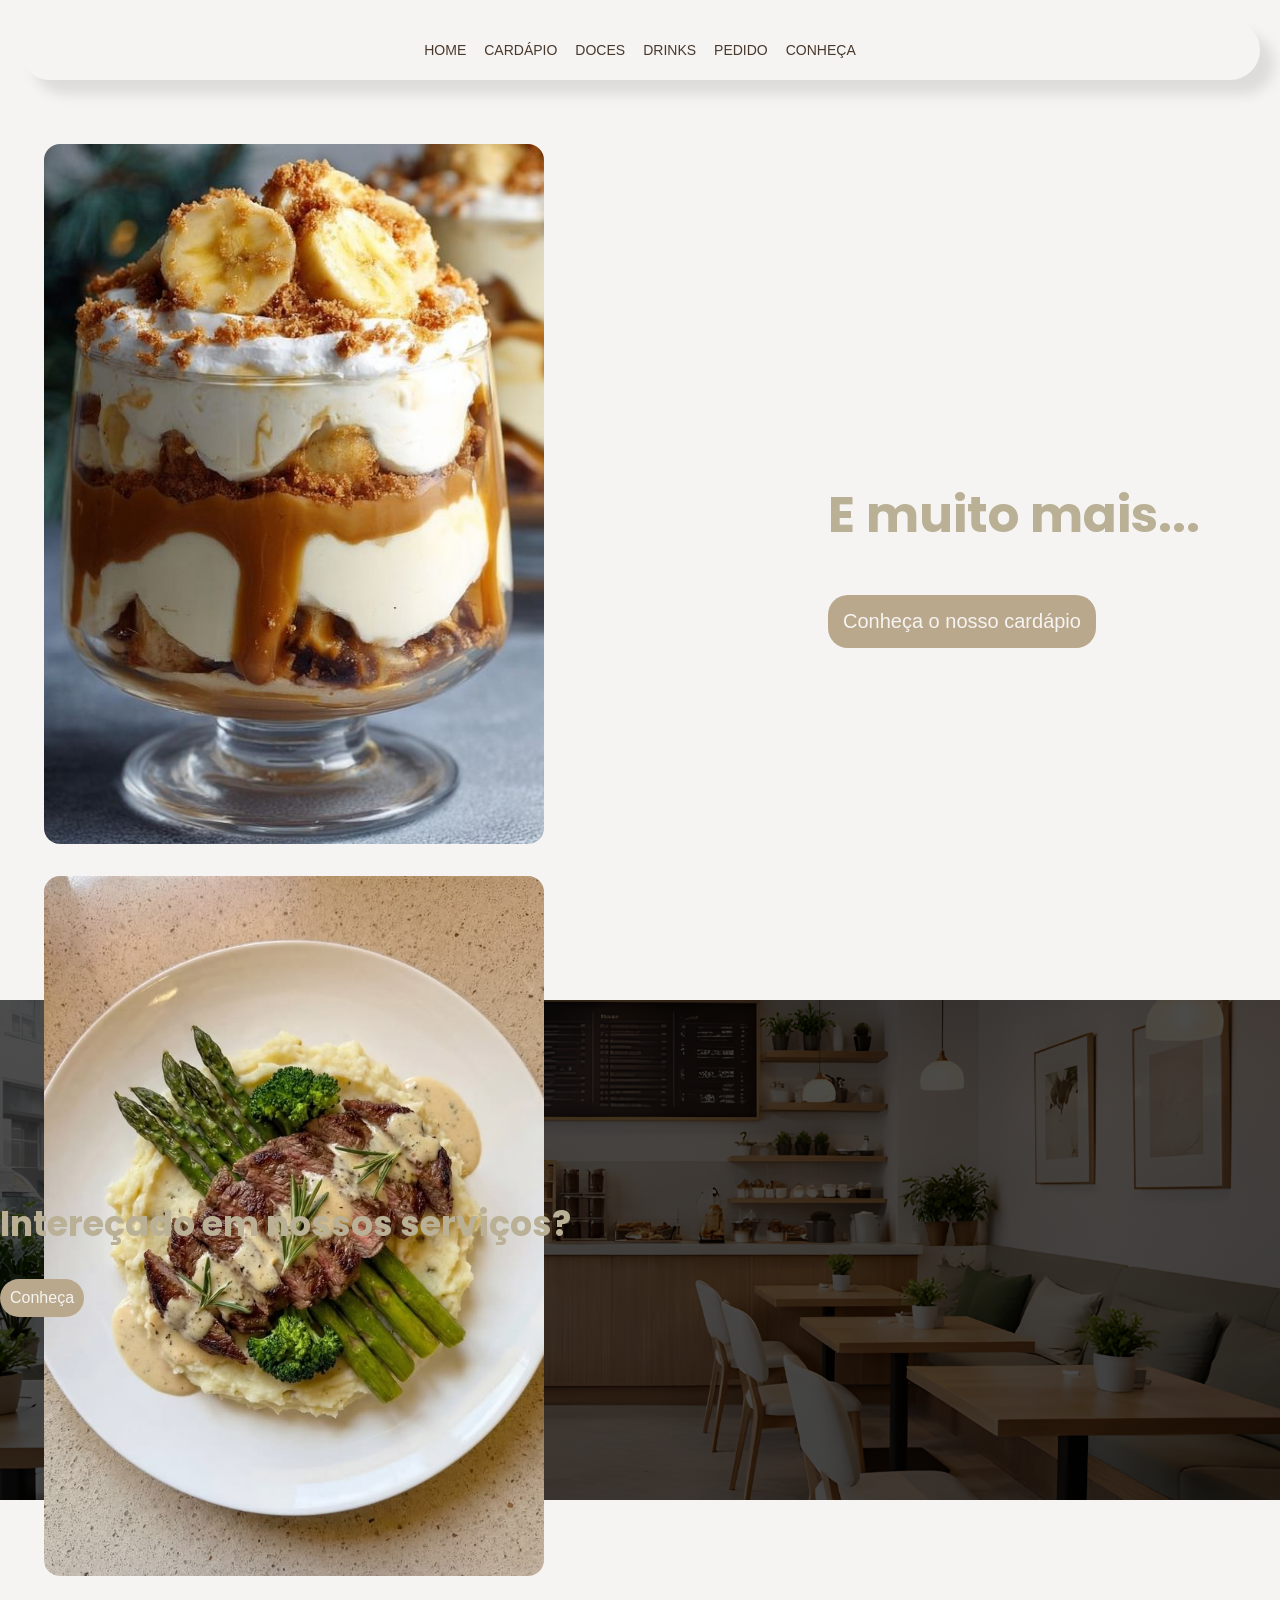
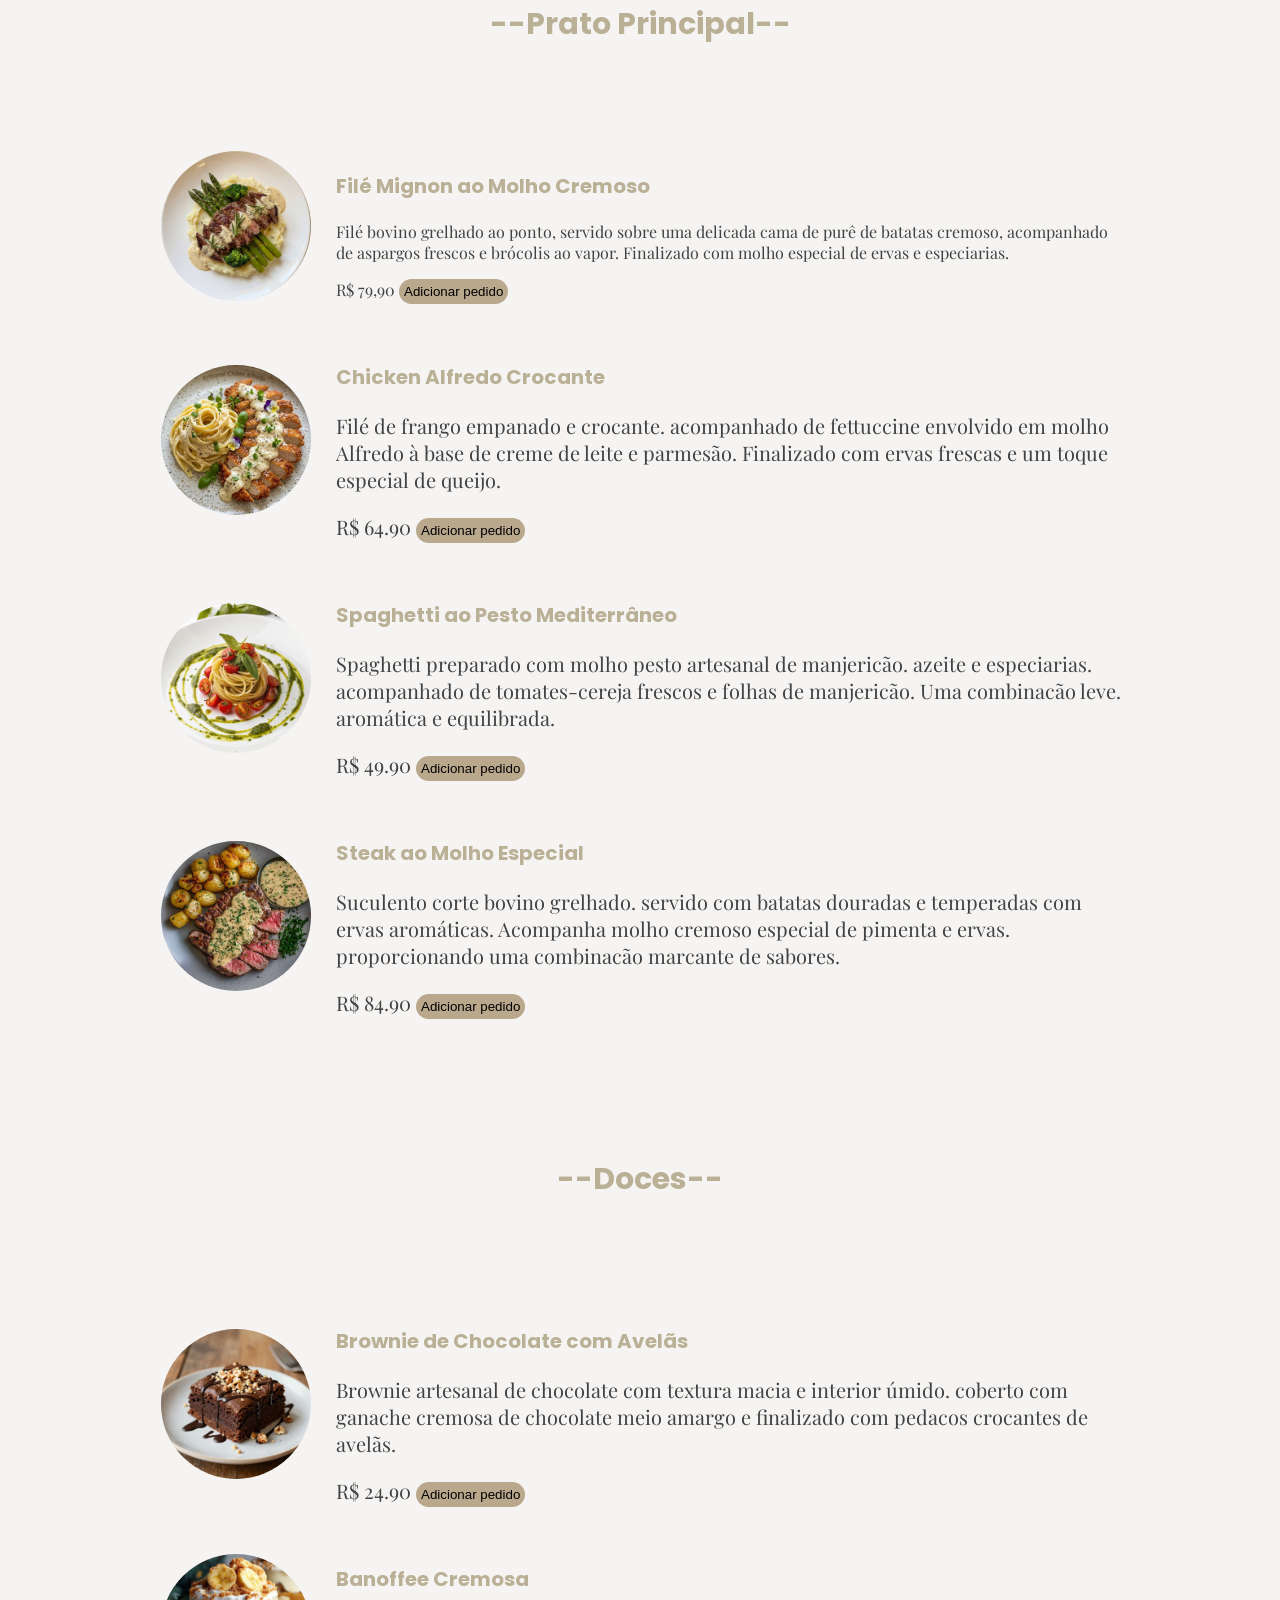
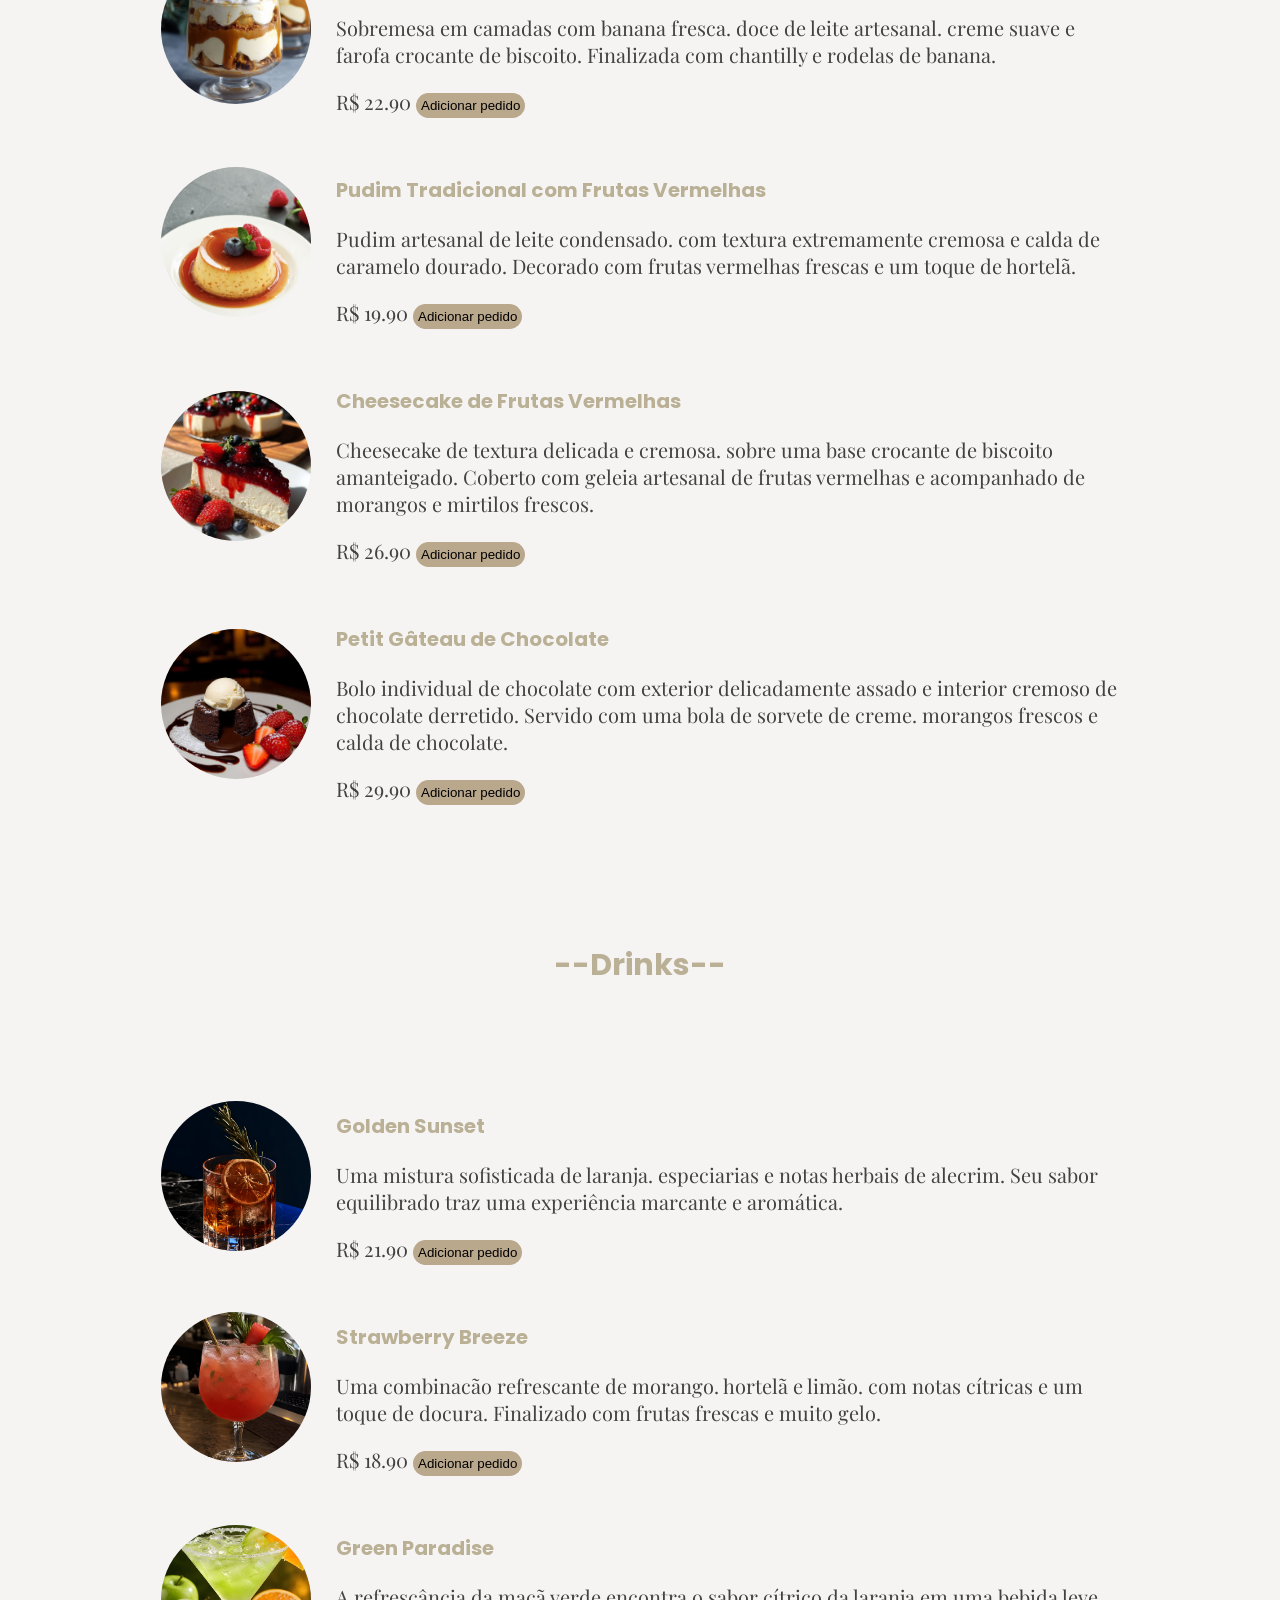
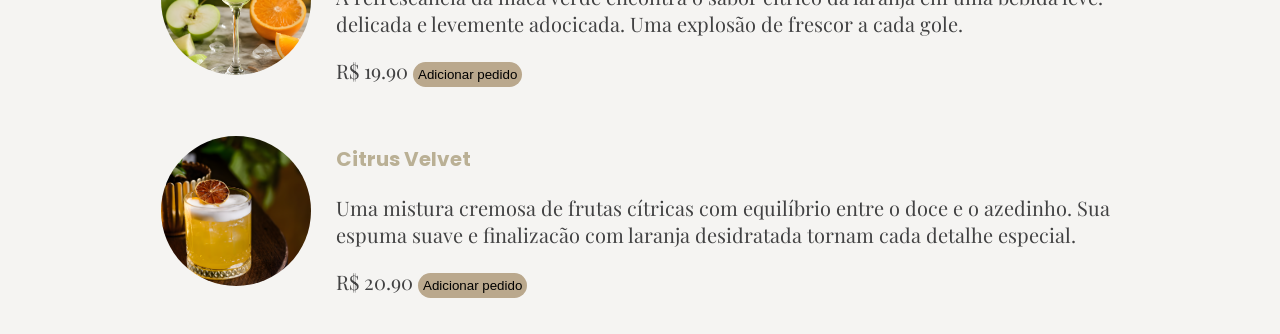
==== commit 7e27a231: "Add do Script e finalização da page principal" ====
--- a/siteRestaurante/index.html
+++ b/siteRestaurante/index.html
@@ -27,7 +27,7 @@
             z-index: 1000;
         }
 
-        /* descrição e preços */
+        /* descricão e precos */
         p,
         span {
             color: #424243;
@@ -59,22 +59,28 @@
             border-radius: 20px;
             cursor: pointer;
             border: none;
-            transition: background-color 1.0s ease;
-        }
-
-        .menu button:hover {
-            background-color: #80664E;
+            background-color: transparent;
         }
 
         .menu button a {
-
+            position: relative;
             color: #49382C;
             text-decoration: none;
-            border-radius: 999px;
-        }
-
-        .menu button a:hover {
-            color: #F5F4F2;
+        }
+
+        .menu button a::after {
+            content: "";
+            position: absolute;
+            width: 0;
+            height: 2px;
+            background-color: #BAA88D;
+            bottom: -5px;
+            left: 0;
+            transition: width 0.3s ease;
+        }
+
+        .menu button a:hover::after {
+            width: 100%;
         }
 
         .apresentação {
@@ -227,7 +233,7 @@
         }
 
 
-        .descrição {
+        .descricão {
             flex: 1;
             font-size: 20px;
         }
@@ -269,7 +275,7 @@
     <section class="about">
         <div class="about-text">
             <h1>Intereçado em nossos serviços?</h1>
-            <p><button><a href="">Conheça</a></button></p>
+            <p><button><a href="paginas/nosConheça/index.html">Conheça</a></button></p>
         </div>
     </section>
 
@@ -292,7 +298,8 @@
                                 cremoso, acompanhado de aspargos frescos e brócolis ao vapor. Finalizado com molho
                                 especial de ervas e especiarias.</p>
                             <span>R$ 79,90</span>
-                            <button><a href="">Adicionar pedido</a></button>
+                            <button class="adicionar" data-nome="Filé Mignon ao Molho" data-preco="79.90">Adicionar
+                                pedido</button>
                         </div>
 
                     </td>
@@ -302,13 +309,14 @@
                         <div class="imagem">
                             <img src="img/Cardapio/Camidas/download.jpg" alt="prato2">
                         </div>
-                        <div class="descrição">
+                        <div class="descricão">
                             <h3>Chicken Alfredo Crocante</h3>
-                            <p>Filé de frango empanado e crocante, acompanhado de fettuccine envolvido em molho Alfredo
+                            <p>Filé de frango empanado e crocante. acompanhado de fettuccine envolvido em molho Alfredo
                                 à base de creme de leite e parmesão. Finalizado com ervas frescas e um toque especial de
                                 queijo.</p>
-                            <span>R$ 64,90</span>
-                            <button><a href="">Adicionar pedido</a></button>
+                            <span>R$ 64.90</span>
+                            <button class="adicionar" data-nome="Chicken Alfredo Crocante" data-preco="64.90">Adicionar
+                                pedido</button>
                         </div>
 
                     </td>
@@ -319,13 +327,14 @@
                             <img src="img/Cardapio/Camidas/Why serve pasta the ordinary way when you can turn it into a stunning bird’s nest creation_.jpg"
                                 alt="prato3">
                         </div>
-                        <div class="descrição">
+                        <div class="descricão">
                             <h3>Spaghetti ao Pesto Mediterrâneo</h3>
-                            <p>Spaghetti preparado com molho pesto artesanal de manjericão, azeite e especiarias,
-                                acompanhado de tomates-cereja frescos e folhas de manjericão. Uma combinação leve,
+                            <p>Spaghetti preparado com molho pesto artesanal de manjericão. azeite e especiarias.
+                                acompanhado de tomates-cereja frescos e folhas de manjericão. Uma combinacão leve.
                                 aromática e equilibrada.</p>
-                            <span>R$ 49,90</span>
-                            <button><a href="">Adicionar pedido</a></button>
+                            <span>R$ 49.90</span>
+                            <button class="adicionar" data-nome="Spaghetti ao Pesto" data-preco="49.90">
+                                Adicionar pedido</button>
                         </div>
 
                     </td>
@@ -337,14 +346,15 @@
                                 alt=" prato4">
                         </div>
 
-                        <div class="descrição">
+                        <div class="descricão">
                             <h3>Steak ao Molho Especial</h3>
-                            <p>Suculento corte bovino grelhado, servido com batatas douradas e temperadas com ervas
-                                aromáticas. Acompanha molho cremoso especial de pimenta e ervas, proporcionando uma
-                                combinação marcante de sabores.
-                            </p>
-                            <span>R$ 84,90</span>
-                            <button><a href="">Adicionar pedido</a></button>
+                            <p>Suculento corte bovino grelhado. servido com batatas douradas e temperadas com ervas
+                                aromáticas. Acompanha molho cremoso especial de pimenta e ervas. proporcionando uma
+                                combinacão marcante de sabores.
+                            </p>
+                            <span>R$ 84.90</span>
+                            <button class="adicionar" data-nome="Steak ao Molho Especial" data-preco="84.90">Adicionar
+                                pedido</button>
                         </div>
 
                     </td>
@@ -361,13 +371,14 @@
                             <img src="img/Sobremesa/17 Chocolate Hazelnut Cake Ideas Nutty Decadent Layers.jpg"
                                 alt="prato1">
                         </div>
-                        <div class="descrição">
+                        <div class="descricão">
                             <h3>Brownie de Chocolate com Avelãs</h3>
-                            <p>Brownie artesanal de chocolate com textura macia e interior úmido, coberto com ganache
-                                cremosa de chocolate meio amargo e finalizado com pedaços crocantes de avelãs.
-                            </p>
-                            <span>R$ 24,90</span>
-                            <button><a href="">Adicionar pedido</a></button>
+                            <p>Brownie artesanal de chocolate com textura macia e interior úmido. coberto com ganache
+                                cremosa de chocolate meio amargo e finalizado com pedacos crocantes de avelãs.
+                            </p>
+                            <span>R$ 24.90</span>
+                            <button class="adicionar" data-nome="Brownie de Chocolate com Avelãs"
+                                data-preco="24.90">Adicionar pedido</button>
                         </div>
                     </td>
                 </tr>
@@ -376,14 +387,15 @@
                         <div class="imagem">
                             <img src="img/Sobremesa/BANOFFEE TRIFLES.jpg" alt="prato2">
                         </div>
-                        <div class="descrição">
+                        <div class="descricão">
                             <h3>Banoffee Cremosa</h3>
                             <p>
-                                Sobremesa em camadas com banana fresca, doce de leite artesanal, creme suave e farofa
+                                Sobremesa em camadas com banana fresca. doce de leite artesanal. creme suave e farofa
                                 crocante de biscoito. Finalizada com chantilly e rodelas de banana.
                             </p>
-                            <span>R$ 22,90</span>
-                            <button><a href="">Adicionar pedido</a></button>
+                            <span>R$ 22.90</span>
+                            <button class="adicionar" data-nome="Banoffee Cremosa" data-preco="22.90">Adicionar
+                                pedido</button>
                         </div>
                     </td>
                 </tr>
@@ -391,46 +403,49 @@
 
                     <td>
                         <img src="img/Sobremesa/download (4).jpg" alt="prato3">
-                        <div class="descrição">
+                        <div class="descricão">
                             <h3>Pudim Tradicional com Frutas Vermelhas</h3>
                             <p>
-                                Pudim artesanal de leite condensado, com textura extremamente cremosa e calda de
+                                Pudim artesanal de leite condensado. com textura extremamente cremosa e calda de
                                 caramelo
                                 dourado. Decorado com frutas vermelhas frescas e um toque de hortelã.
                             </p>
-                            <span>R$ 19,90</span>
-                            <button><a href="">Adicionar pedido</a></button>
+                            <span>R$ 19.90</span>
+                            <button class="adicionar" data-nome="Pudim Tradicional com Frutas Vermelhas"
+                                data-preco="19.90">Adicionar pedido</button>
                         </div>
                     </td>
                 </tr>
                 <tr>
                     <td>
                         <img src="img/Sobremesa/download (5).jpg" alt="prato4">
-                        <div class="descrição">
+                        <div class="descricão">
                             <h3>Cheesecake de Frutas Vermelhas</h3>
-                            <p> Cheesecake de textura delicada e cremosa, sobre uma base crocante de biscoito
+                            <p> Cheesecake de textura delicada e cremosa. sobre uma base crocante de biscoito
                                 amanteigado.
                                 Coberto com geleia artesanal de frutas vermelhas e acompanhado de morangos e mirtilos
                                 frescos.
                             </p>
-                            <span>R$ 26,90</span>
-                            <button><a href="">Adicionar pedido</a></button>
+                            <span>R$ 26.90</span>
+                            <button class="adicionar" data-nome="Cheesecake de Frutas Vermelhas"
+                                data-preco="26.90">Adicionar pedido</button>
                         </div>
                     </td>
                 </tr>
                 <tr>
                     <td>
                         <img src="img/Sobremesa/Molten Chocolate Lava Cake 🍫🍨.jpg" alt="prato5">
-                        <div class="descrição">
+                        <div class="descricão">
                             <h3>Petit Gâteau de Chocolate</h3>
                             <p> Bolo individual de chocolate com exterior delicadamente assado e interior cremoso de
-                                chocolate derretido. Servido com uma bola de sorvete de creme, morangos frescos e calda
+                                chocolate derretido. Servido com uma bola de sorvete de creme. morangos frescos e calda
                                 de
                                 chocolate.
 
                             </p>
-                            <span>R$ 29,90</span>
-                            <button><a href="">Adicionar pedido</a></button>
+                            <span>R$ 29.90</span>
+                            <button class="adicionar" data-nome="Petit Gâteau de Chocolate" data-preco="29.90">Adicionar
+                                pedido</button>
                         </div>
                     </td>
                 </tr>
@@ -444,14 +459,15 @@
                         <div class="imagem">
                             <img src="img/drinks/D1.png" alt="prato1">
                         </div>
-                        <div class="descrição">
+                        <div class="descricão">
                             <h3>Golden Sunset</h3>
-                            <p>Uma mistura sofisticada de laranja, especiarias e notas herbais de alecrim. Seu sabor
+                            <p>Uma mistura sofisticada de laranja. especiarias e notas herbais de alecrim. Seu sabor
                                 equilibrado traz uma experiência marcante e aromática.
 
                             </p>
-                            <span>R$ 21,90</span>
-                            <button><a href="">Adicionar pedido</a></button>
+                            <span>R$ 21.90</span>
+                            <button class="adicionar" data-nome="Golden Sunset" data-preco="21.90">Adicionar
+                                pedido</button>
                         </div>
                     </td>
                 </tr>
@@ -460,14 +476,15 @@
                         <div class="imagem">
                             <img src="img/drinks/D2.png" alt="prato2">
                         </div>
-                        <div class="descrição">
+                        <div class="descricão">
                             <h3>Strawberry Breeze</h3>
                             <p>
-                                Uma combinação refrescante de morango, hortelã e limão, com notas cítricas e um toque de
-                                doçura. Finalizado com frutas frescas e muito gelo.
-                            </p>
-                            <span>R$ 18,90</span>
-                            <button><a href="">Adicionar pedido</a></button>
+                                Uma combinacão refrescante de morango. hortelã e limão. com notas cítricas e um toque de
+                                docura. Finalizado com frutas frescas e muito gelo.
+                            </p>
+                            <span>R$ 18.90</span>
+                            <button class="adicionar" data-nome="Strawberry Breeze" data-preco="18.90">Adicionar
+                                pedido</button>
                         </div>
                     </td>
                 </tr>
@@ -475,39 +492,42 @@
 
                     <td>
                         <img src="img/drinks/D3.png" alt="prato3">
-                        <div class="descrição">
+                        <div class="descricão">
                             <h3>Green Paradise</h3>
                             <p>
-                                A refrescância da maçã verde encontra o sabor cítrico da laranja em uma bebida leve,
+                                A refrescância da macã verde encontra o sabor cítrico da laranja em uma bebida leve.
                                 delicada e levemente adocicada. Uma explosão de frescor a cada gole.
                             </p>
-                            <span>R$ 19,90</span>
-                            <button><a href="">Adicionar pedido</a></button>
+                            <span>R$ 19.90</span>
+                            <button class="adicionar" data-nome="Green Paradise" data-preco="19.90">Adicionar
+                                pedido</button>
                         </div>
                     </td>
                 </tr>
                 <tr>
                     <td>
                         <img src="img/drinks/D4.png" alt="prato4">
-                        <div class="descrição">
+                        <div class="descricão">
                             <h3>Citrus Velvet</h3>
                             <p> Uma mistura cremosa de frutas cítricas com equilíbrio entre o doce e o azedinho. Sua
-                                espuma suave e finalização com laranja desidratada tornam cada detalhe especial.
-
-                            </p>
-                            <span>R$ 20,90</span>
-                            <button><a href="">Adicionar pedido</a></button>
+                                espuma suave e finalizacão com laranja desidratada tornam cada detalhe especial.
+
+                            </p>
+                            <span>R$ 20.90</span>
+                            <button class="adicionar" data-nome="Citrus Velvet" data-preco="20.90">Adicionar
+                                pedido</button>
                         </div>
                     </td>
                 </tr>
             </table>
         </div>
+
     </section>
 
-    <section>
-
-    </section>
-
+    <script src="script.js"></script>
 </body>
 
+
+
+
 </html>
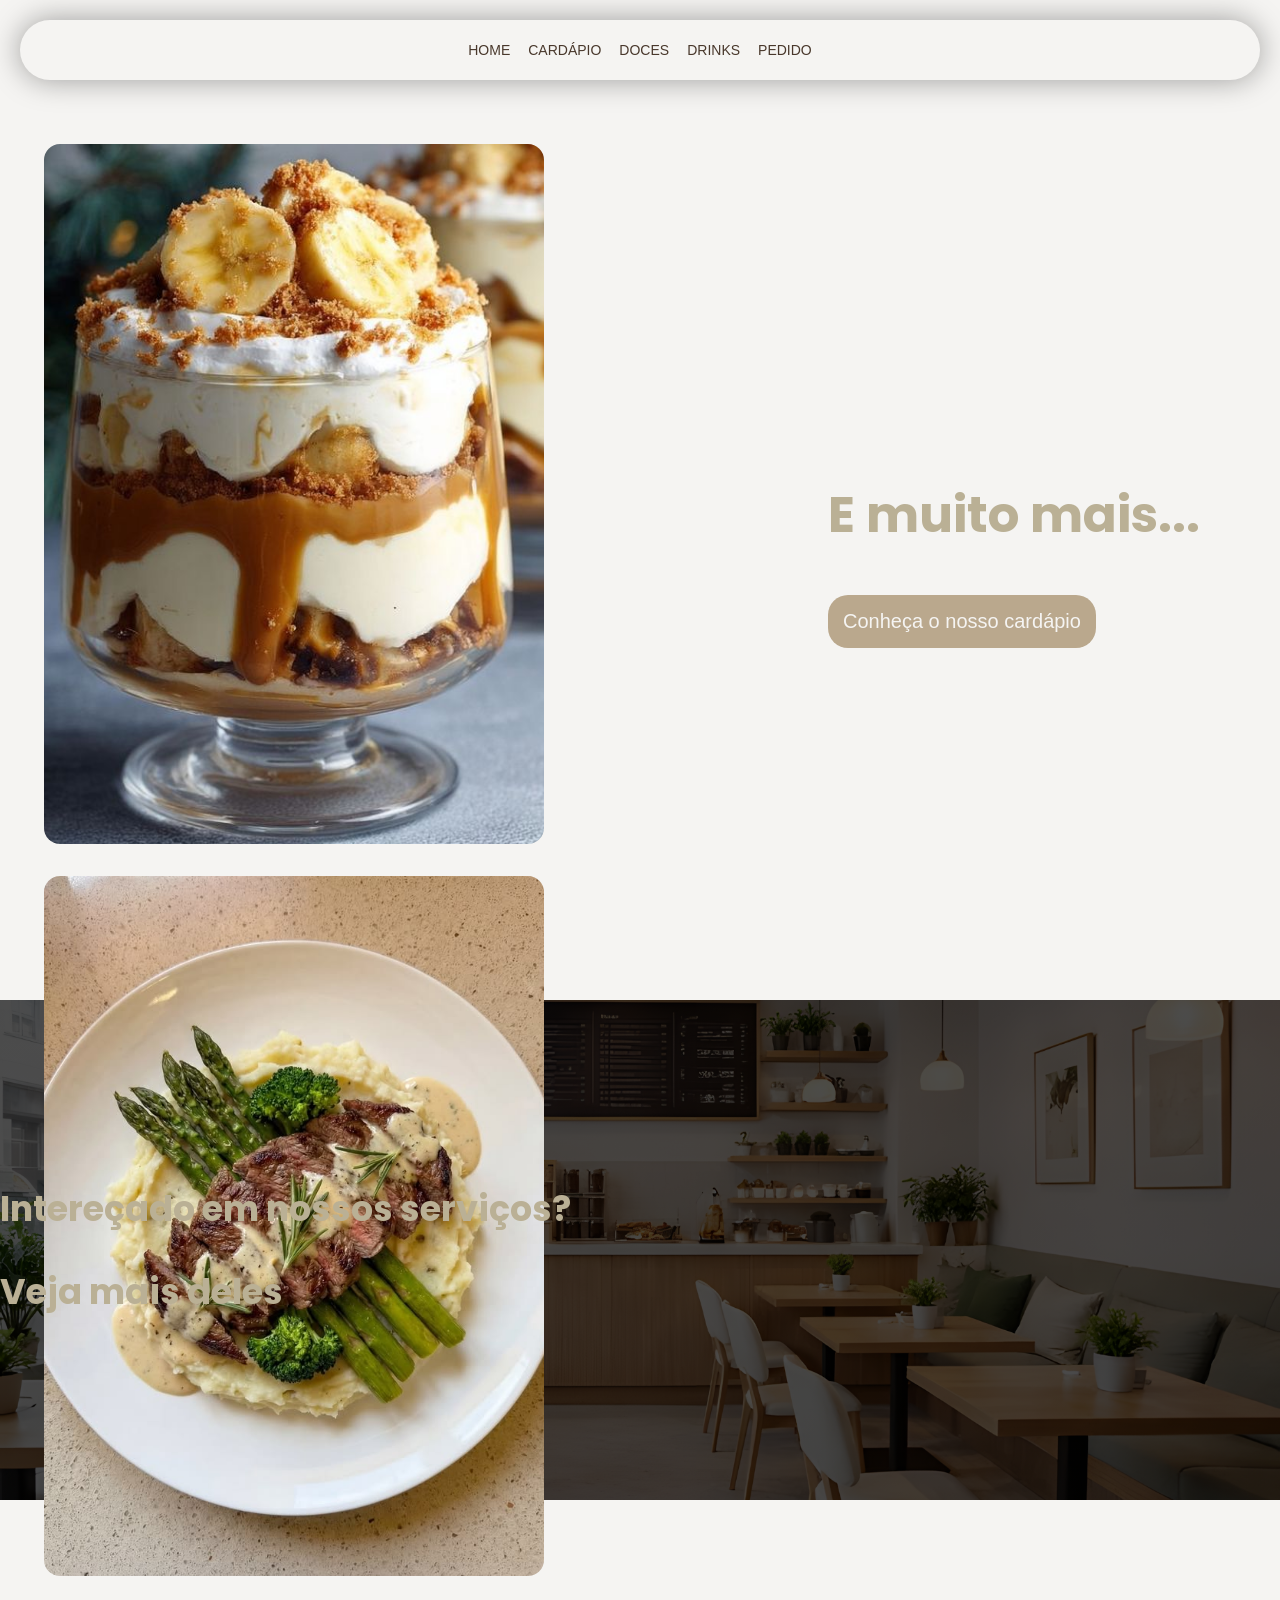
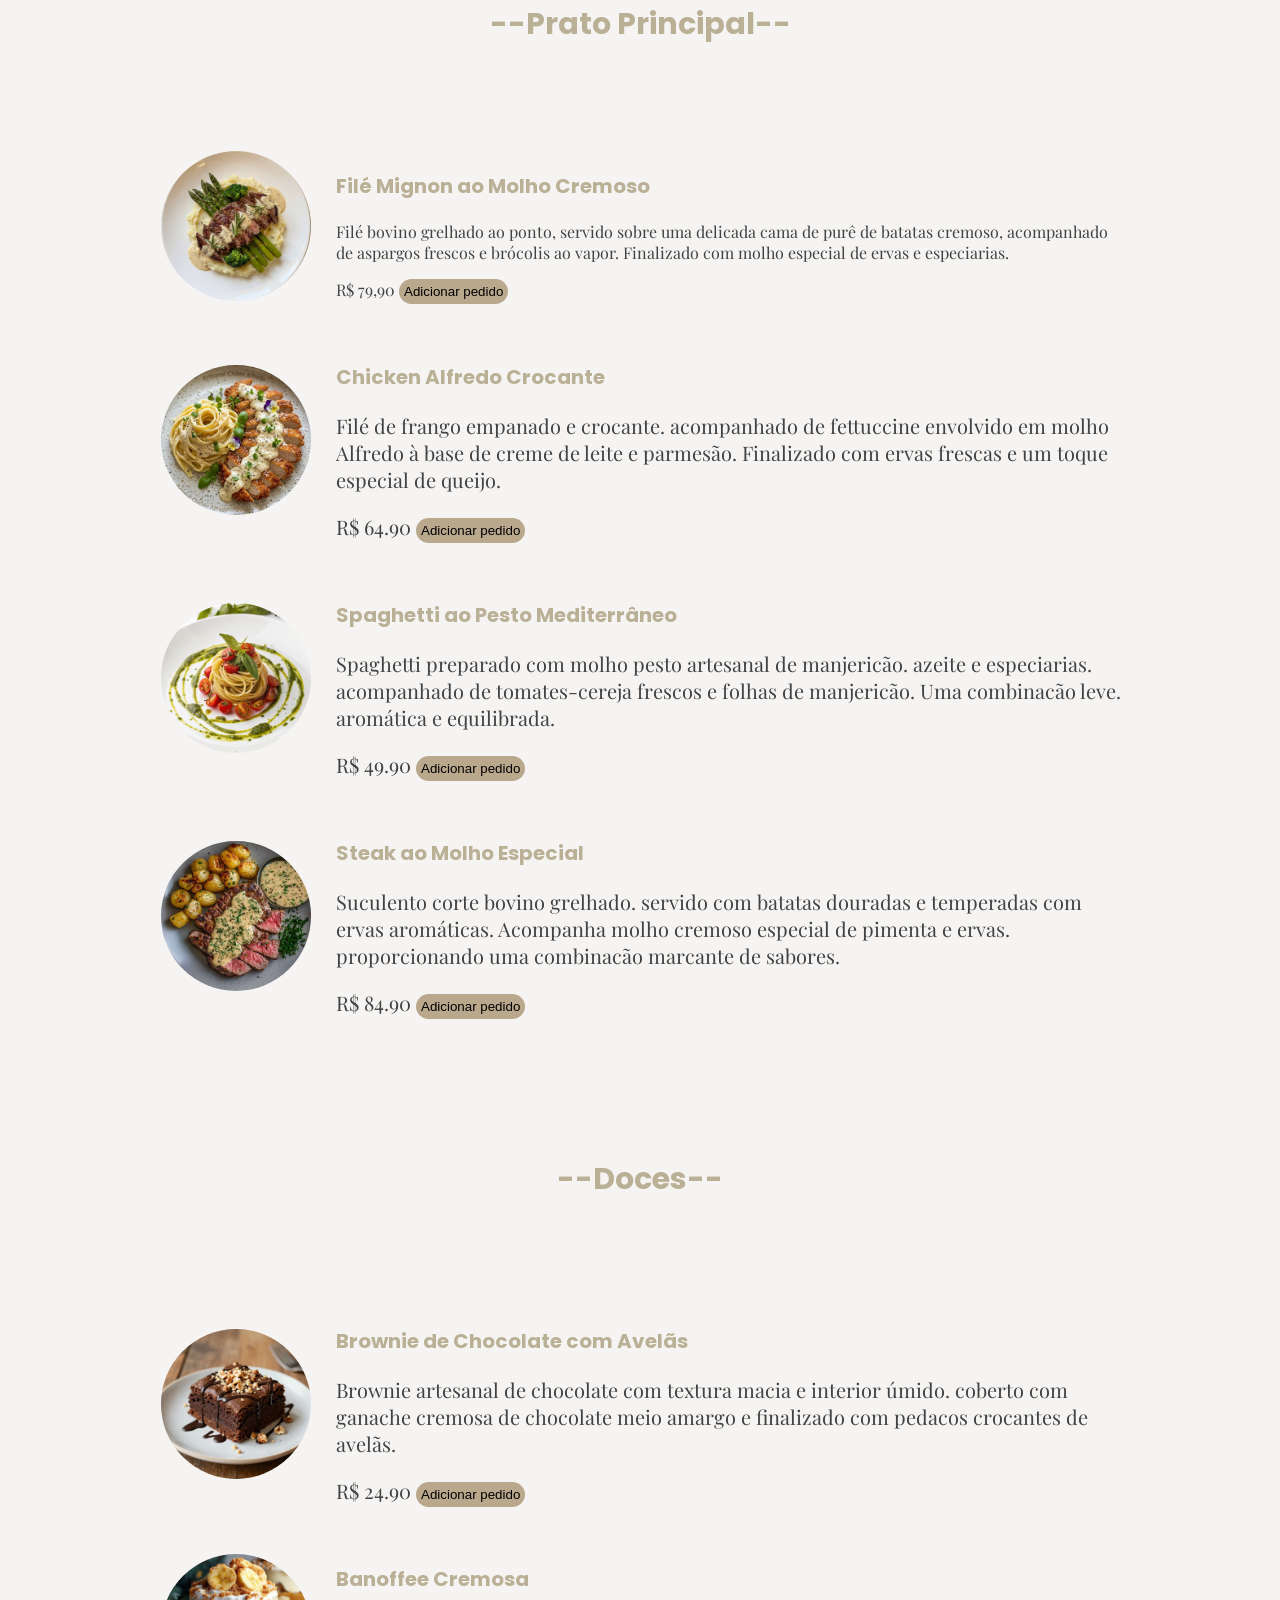
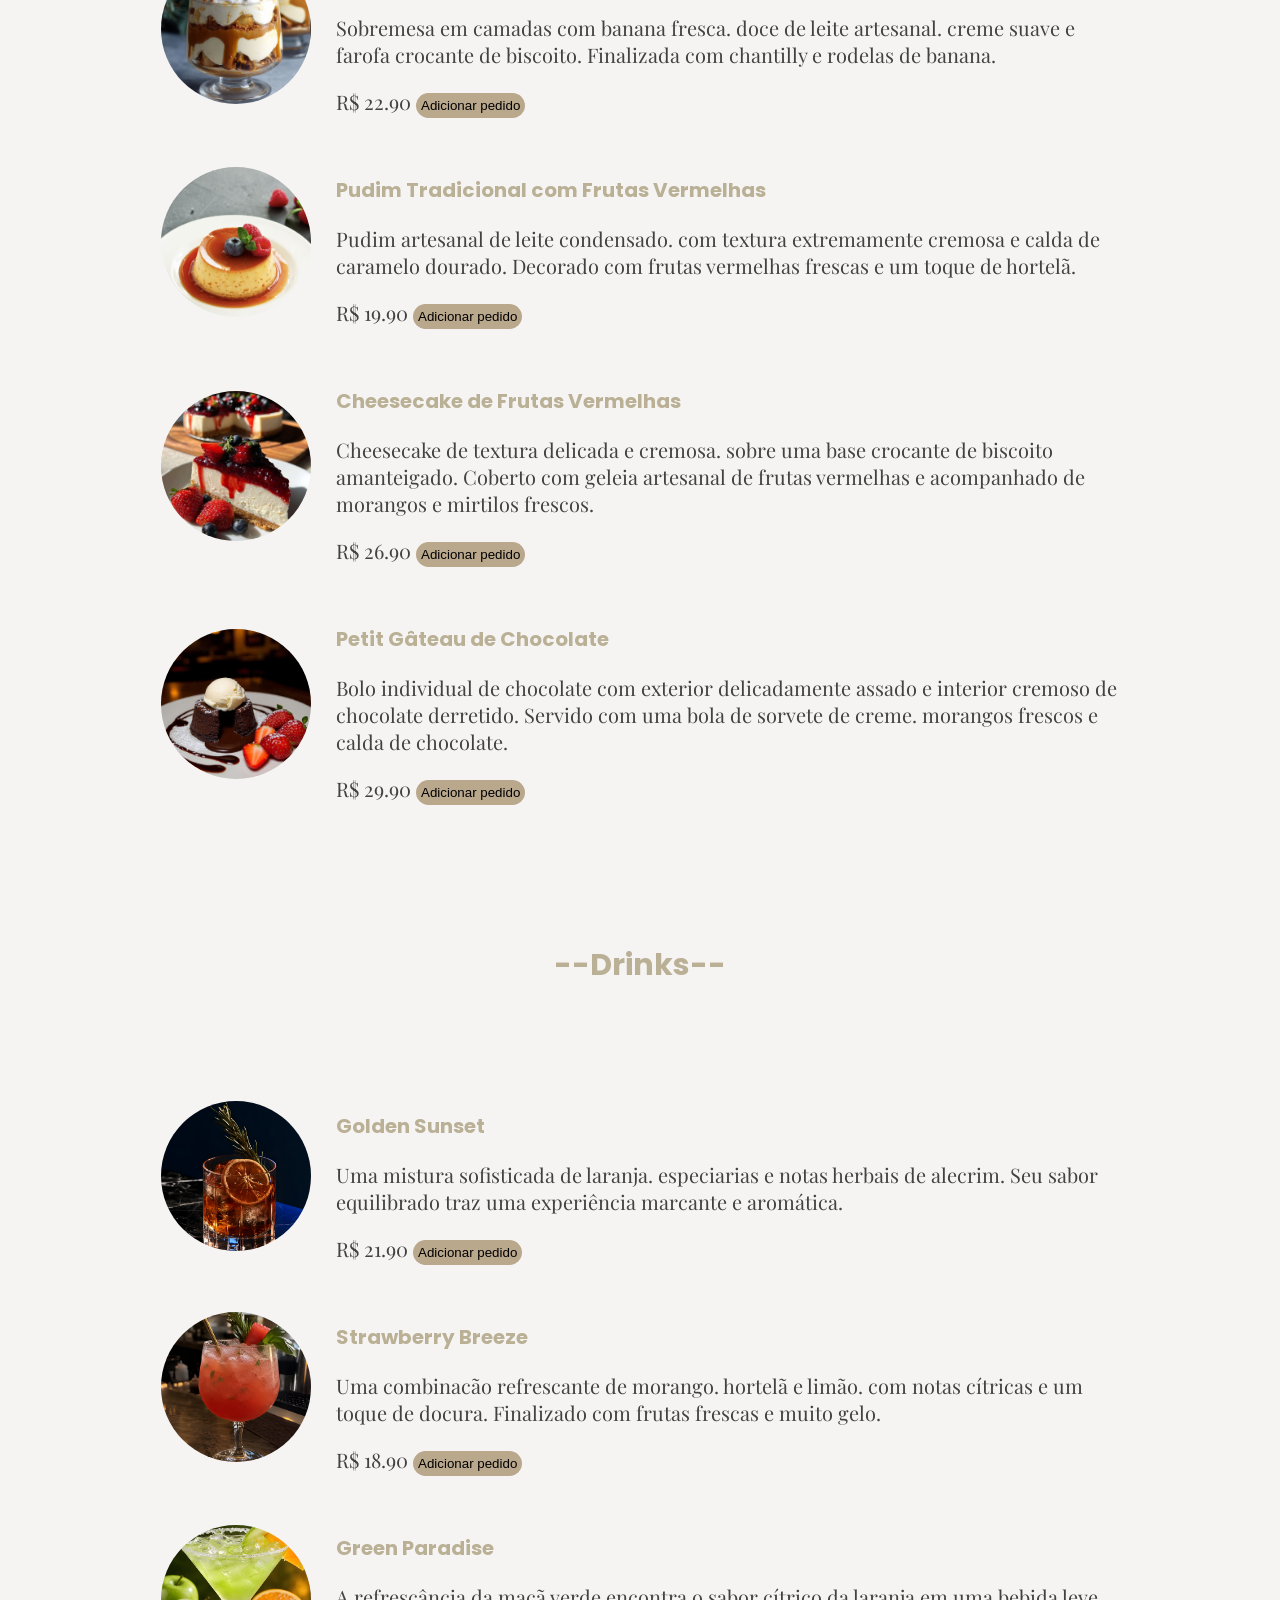
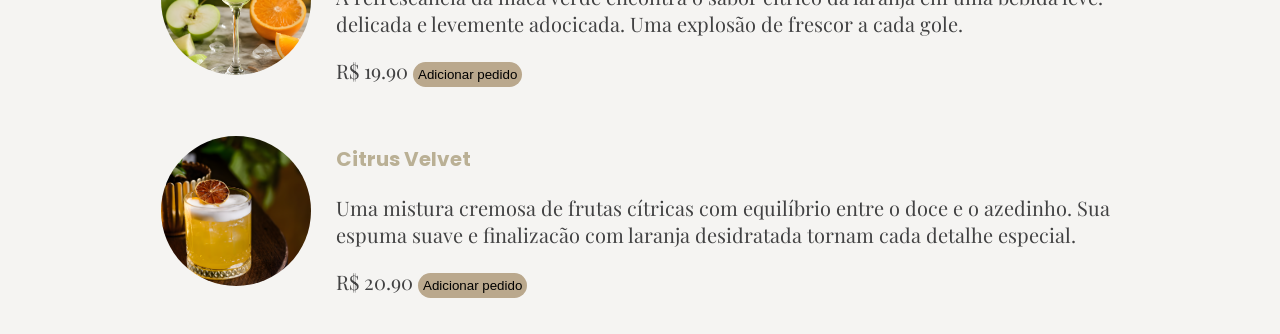
==== commit 1dc91f4e: "Ultima commit--Projeto Final" ====
--- a/siteRestaurante/index.html
+++ b/siteRestaurante/index.html
@@ -6,237 +6,10 @@
     <meta name="viewport" content="width=device-width, initial-scale=1.0">
     <title>Restaurante Pedra Do Altar</title>
 
+    <link rel="stylesheet" href="style.css">
+
     <style>
-        @import url('https://fonts.googleapis.com/css2?family=Playfair+Display:wght@400;500;600;700&family=Poppins:wght@300;400;500;600;700&display=swap');
-
-        /* Fonte principal do site */
-        body {
-            background-color: #F5F4F2;
-            margin: 0;
-            padding: 0;
-            font-family: 'Playfair Display', serif;
-        }
-
-        html {
-            scroll-behavior: smooth;
-        }
-
-        header {
-            position: sticky;
-            top: 0;
-            z-index: 1000;
-        }
-
-        /* descricão e precos */
-        p,
-        span {
-            color: #424243;
-        }
-
-        /* Fonte dos títulos */
-        h1,
-        h2,
-        h3 {
-            color: #BAB095;
-            font-family: 'Poppins', sans-serif;
-            font-size: 20px;
-        }
-
-        .menu {
-            padding: 15px;
-            justify-self: center;
-            text-align: center;
-            background-color: #F5F4F2;
-            margin: 20px;
-            border-radius: 50px;
-            box-shadow: 14px 14px 14px rgba(0, 0, 0, 0.1);
-            top: 0;
-        }
-
-        .menu button {
-            padding: 7px;
-            font-size: 14px;
-            border-radius: 20px;
-            cursor: pointer;
-            border: none;
-            background-color: transparent;
-        }
-
-        .menu button a {
-            position: relative;
-            color: #49382C;
-            text-decoration: none;
-        }
-
-        .menu button a::after {
-            content: "";
-            position: absolute;
-            width: 0;
-            height: 2px;
-            background-color: #BAA88D;
-            bottom: -5px;
-            left: 0;
-            transition: width 0.3s ease;
-        }
-
-        .menu button a:hover::after {
-            width: 100%;
-        }
-
-        .apresentação {
-            background-color: #F5F4F2;
-            display: flex;
-            width: 100%;
-            height: 900px;
-        }
-
-        .container-imagem {
-            margin: 20px;
-            padding: 10px;
-            width: 60%;
-        }
-
-        .container-imagem img {
-
-            padding: 14px;
-            width: 500px;
-            height: 700px;
-            object-fit: cover;
-            border-radius: 30px;
-        }
-
-        .container-Texto {
-            align-self: center;
-        }
-
-        .container-Texto h1 {
-            font-size: 50px;
-        }
-
-        .container-Texto button {
-            background-color: #BAA88D;
-            padding: 15px;
-            font-size: 20px;
-            border-radius: 20px;
-            cursor: pointer;
-            border: none;
-            transition: background-color 0.4s ease;
-        }
-
-        .container-Texto button:hover {
-            background-color: #80664E;
-        }
-
-        .container-Texto a {
-            color: #F5F4F2;
-            text-decoration: none;
-            border-radius: 999px;
-        }
-
-        .about {
-            background-image: linear-gradient(rgba(0, 0, 0, 0.7), rgba(0, 0, 0, 0.7)),
-                url(img/Banners/Bannerfundo.png);
-            background-size: cover;
-            background-position: center;
-            background-repeat: no-repeat;
-
-            height: 500px;
-            width: 100%;
-        }
-
-        .about-text {
-            width: 100%;
-            height: 100%;
-            align-content: center;
-            justify-items: center;
-        }
-
-        .about-text h1 {
-            font-size: 35px;
-        }
-
-        .about-text button {
-            background-color: #BAA88D;
-            padding: 10px;
-            font-size: 16px;
-            border-radius: 20px;
-            cursor: pointer;
-            border: none;
-            transition: background-color 0.9s ease;
-        }
-
-        .about-text button:hover {
-            background-color: #80664E;
-        }
-
-        .about-text a {
-            text-decoration: none;
-            color: #F5F4F2;
-        }
-
-
-        .seção-cardápio h1 {
-            font-size: 30px;
-            align-content: center;
-            justify-self: center;
-            height: 200px;
-        }
-
-        .cardápio-container {
-            width: 75%;
-            max-width: 1000px;
-            margin: 0 auto;
-            border-collapse: collapse;
-        }
-
-        .cardápio-container tr {
-            display: block;
-            margin-bottom: 35px;
-        }
-
-        .cardápio-container td {
-            display: flex;
-            align-items: center;
-            gap: 25px;
-            width: 100%;
-        }
-
-        .seção-cardápio>div {
-            display: flex;
-            flex-direction: column;
-            align-items: center;
-        }
-
-        .cardápio-container img {
-            width: 150px;
-            height: 150px;
-            border-radius: 50%;
-            object-fit: cover;
-        }
-
-        .cardápio-container button {
-            background-color: #BAA88D;
-            padding: 5px;
-            border-radius: 20px;
-            cursor: pointer;
-            border: none;
-            transition: background-color 0.9s ease;
-        }
-
-        .cardápio-container button:hover {
-            background-color: #80664E;
-        }
-
-        .cardápio-container a {
-            text-decoration: none;
-            color: #F5F4F2;
-        }
-
-
-        .descricão {
-            flex: 1;
-            font-size: 20px;
-        }
+       
     </style>
 </head>
 
@@ -249,7 +22,6 @@
             <button><a href="#doces">DOCES</a></button>
             <button><a href="#drinks">DRINKS</a></button>
             <button><a href="paginas/meusPedidos/index.html">PEDIDO</a></button>
-            <button><a href="paginas/nosConheça/index.html">CONHEÇA</a></button>
         </nav>
     </header>
 
@@ -275,7 +47,7 @@
     <section class="about">
         <div class="about-text">
             <h1>Intereçado em nossos serviços?</h1>
-            <p><button><a href="paginas/nosConheça/index.html">Conheça</a></button></p>
+            <h1>Veja mais deles</h1>
         </div>
     </section>
 
--- a/siteRestaurante/style.css
+++ b/siteRestaurante/style.css
@@ -0,0 +1,230 @@
+ @import url('https://fonts.googleapis.com/css2?family=Playfair+Display:wght@400;500;600;700&family=Poppins:wght@300;400;500;600;700&display=swap');
+
+        /* Fonte principal do site */
+        body {
+            background-color: #F5F4F2;
+            margin: 0;
+            padding: 0;
+            font-family: 'Playfair Display', serif;
+        }
+
+        html {
+            scroll-behavior: smooth;
+        }
+
+        header {
+            position: sticky;
+            top: 0;
+            z-index: 1000;
+        }
+
+        /* descricão e precos */
+        p,
+        span {
+            color: #424243;
+        }
+
+        /* Fonte dos títulos */
+        h1,
+        h2,
+        h3 {
+            color: #BAB095;
+            font-family: 'Poppins', sans-serif;
+            font-size: 20px;
+        }
+
+        .menu {
+            padding: 15px;
+            justify-self: center;
+            text-align: center;
+            background-color: #F5F4F2;
+            margin: 20px;
+            border-radius: 50px;
+            box-shadow: 0px 0px 30px rgba(0, 0, 0, 0.365);
+            top: 0;
+        }
+
+        .menu button {
+            padding: 7px;
+            font-size: 14px;
+            border-radius: 20px;
+            cursor: pointer;
+            border: none;
+            background-color: transparent;
+        }
+
+        .menu button a {
+            position: relative;
+            color: #49382C;
+            text-decoration: none;
+        }
+
+        .menu button a::after {
+            content: "";
+            position: absolute;
+            width: 0;
+            height: 2px;
+            background-color: #BAA88D;
+            bottom: -5px;
+            left: 0;
+            transition: width 0.3s ease;
+        }
+
+        .menu button a:hover::after {
+            width: 100%;
+        }
+
+        .apresentação {
+            background-color: #F5F4F2;
+            display: flex;
+            width: 100%;
+            height: 900px;
+        }
+
+        .container-imagem {
+            margin: 20px;
+            padding: 10px;
+            width: 60%;
+        }
+
+        .container-imagem img {
+
+            padding: 14px;
+            width: 500px;
+            height: 700px;
+            object-fit: cover;
+            border-radius: 30px;
+        }
+
+        .container-Texto {
+            align-self: center;
+        }
+
+        .container-Texto h1 {
+            font-size: 50px;
+        }
+
+        .container-Texto button {
+            background-color: #BAA88D;
+            padding: 15px;
+            font-size: 20px;
+            border-radius: 20px;
+            cursor: pointer;
+            border: none;
+            transition: background-color 0.4s ease;
+        }
+
+        .container-Texto button:hover {
+            background-color: #80664E;
+        }
+
+        .container-Texto a {
+            color: #F5F4F2;
+            text-decoration: none;
+            border-radius: 999px;
+        }
+
+        .about {
+            background-image: linear-gradient(rgba(0, 0, 0, 0.7), rgba(0, 0, 0, 0.7)),
+                url(img/Banners/Bannerfundo.png);
+            background-size: cover;
+            background-position: center;
+            background-repeat: no-repeat;
+
+            height: 500px;
+            width: 100%;
+        }
+
+        .about-text {
+            width: 100%;
+            height: 100%;
+            align-content: center;
+            justify-items: center;
+        }
+
+        .about-text h1 {
+            font-size: 35px;
+        }
+
+        .about-text button {
+            background-color: #BAA88D;
+            padding: 10px;
+            font-size: 16px;
+            border-radius: 20px;
+            cursor: pointer;
+            border: none;
+            transition: background-color 0.9s ease;
+        }
+
+        .about-text button:hover {
+            background-color: #80664E;
+        }
+
+        .about-text a {
+            text-decoration: none;
+            color: #F5F4F2;
+        }
+
+
+        .seção-cardápio h1 {
+            font-size: 30px;
+            align-content: center;
+            justify-self: center;
+            height: 200px;
+        }
+
+        .cardápio-container {
+            width: 75%;
+            max-width: 1000px;
+            margin: 0 auto;
+            border-collapse: collapse;
+        }
+
+        .cardápio-container tr {
+            display: block;
+            margin-bottom: 35px;
+        }
+
+        .cardápio-container td {
+            display: flex;
+            align-items: center;
+            gap: 25px;
+            width: 100%;
+        }
+
+        .seção-cardápio>div {
+            display: flex;
+            flex-direction: column;
+            align-items: center;
+        }
+
+        .cardápio-container img {
+            width: 150px;
+            height: 150px;
+            border-radius: 50%;
+            object-fit: cover;
+        }
+
+        .cardápio-container button {
+            background-color: #BAA88D;
+            padding: 5px;
+            border-radius: 20px;
+            cursor: pointer;
+            border: none;
+            transition: background-color 0.9s ease;
+        }
+
+        .cardápio-container button:hover {
+            background-color: #80664E;
+        }
+
+        .cardápio-container a {
+            text-decoration: none;
+            color: #F5F4F2;
+        }
+
+
+        .descricão {
+            flex: 1;
+            font-size: 20px;
+        }
